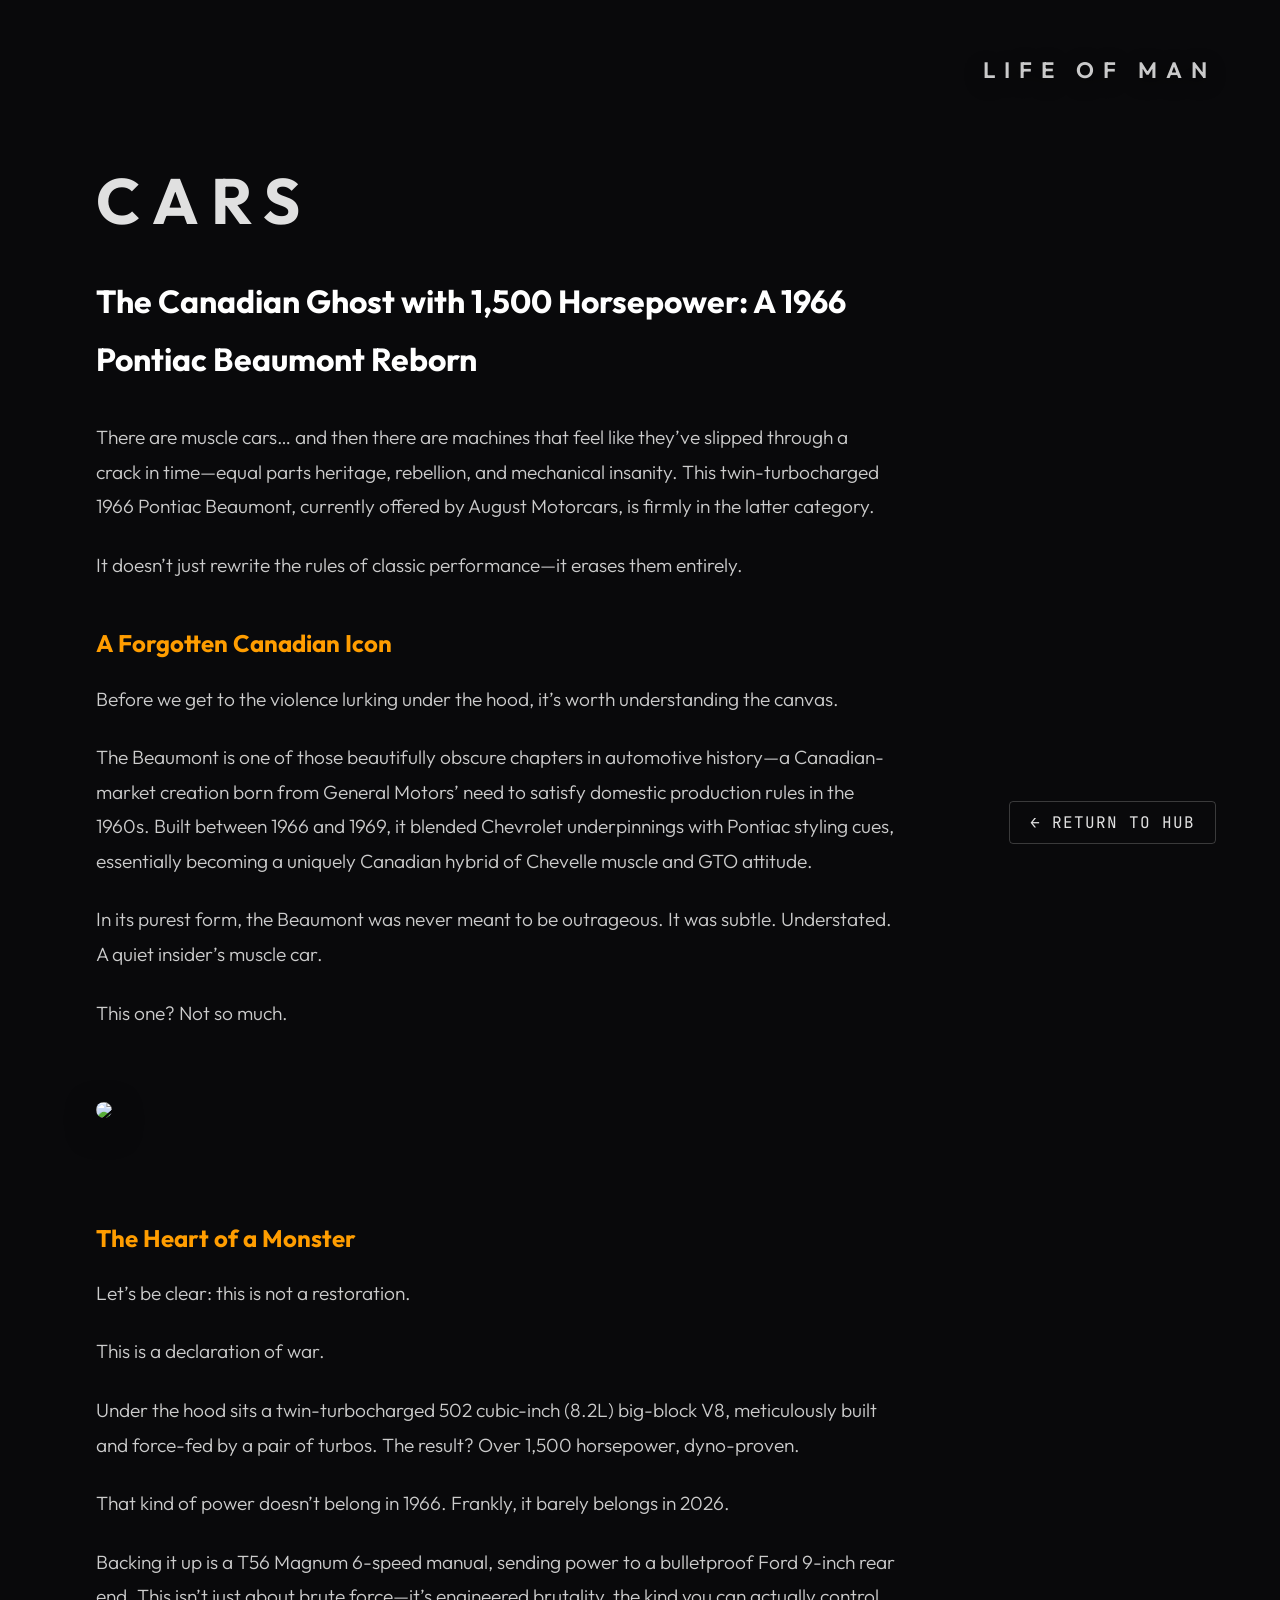
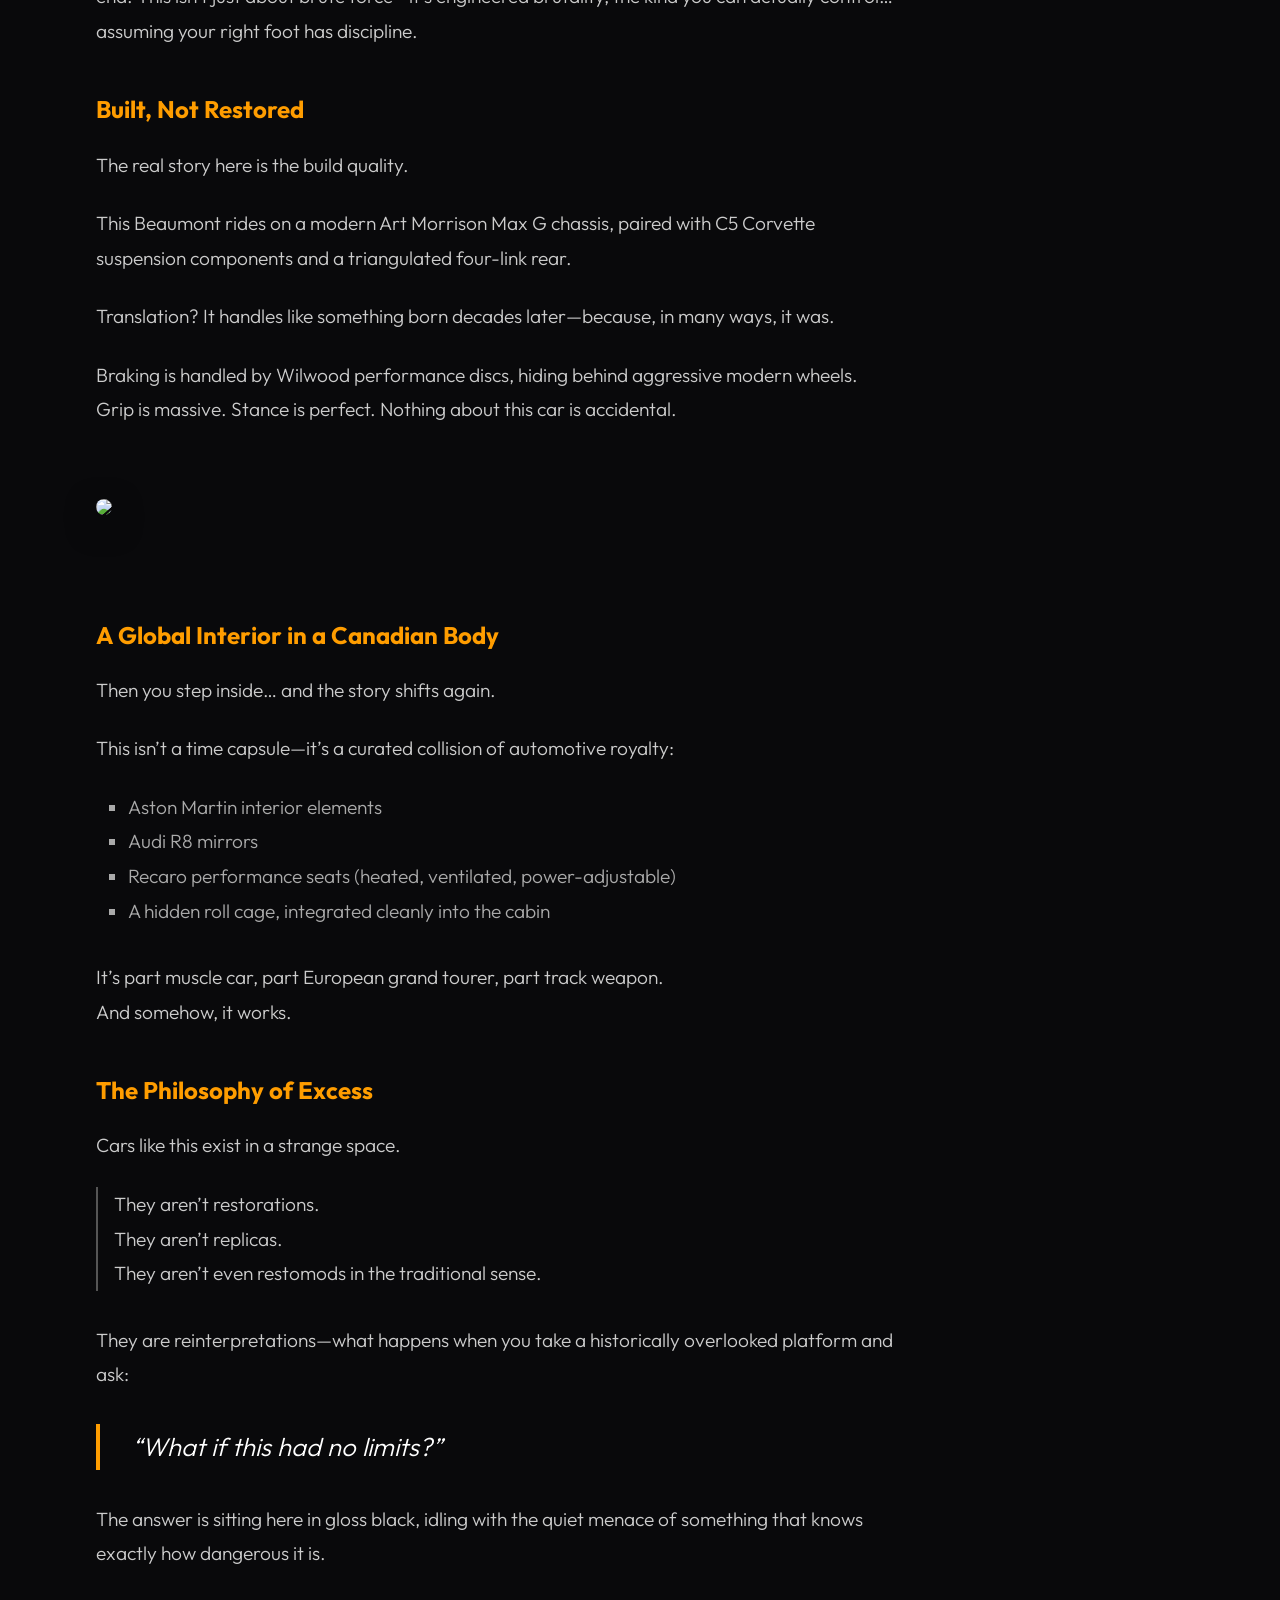
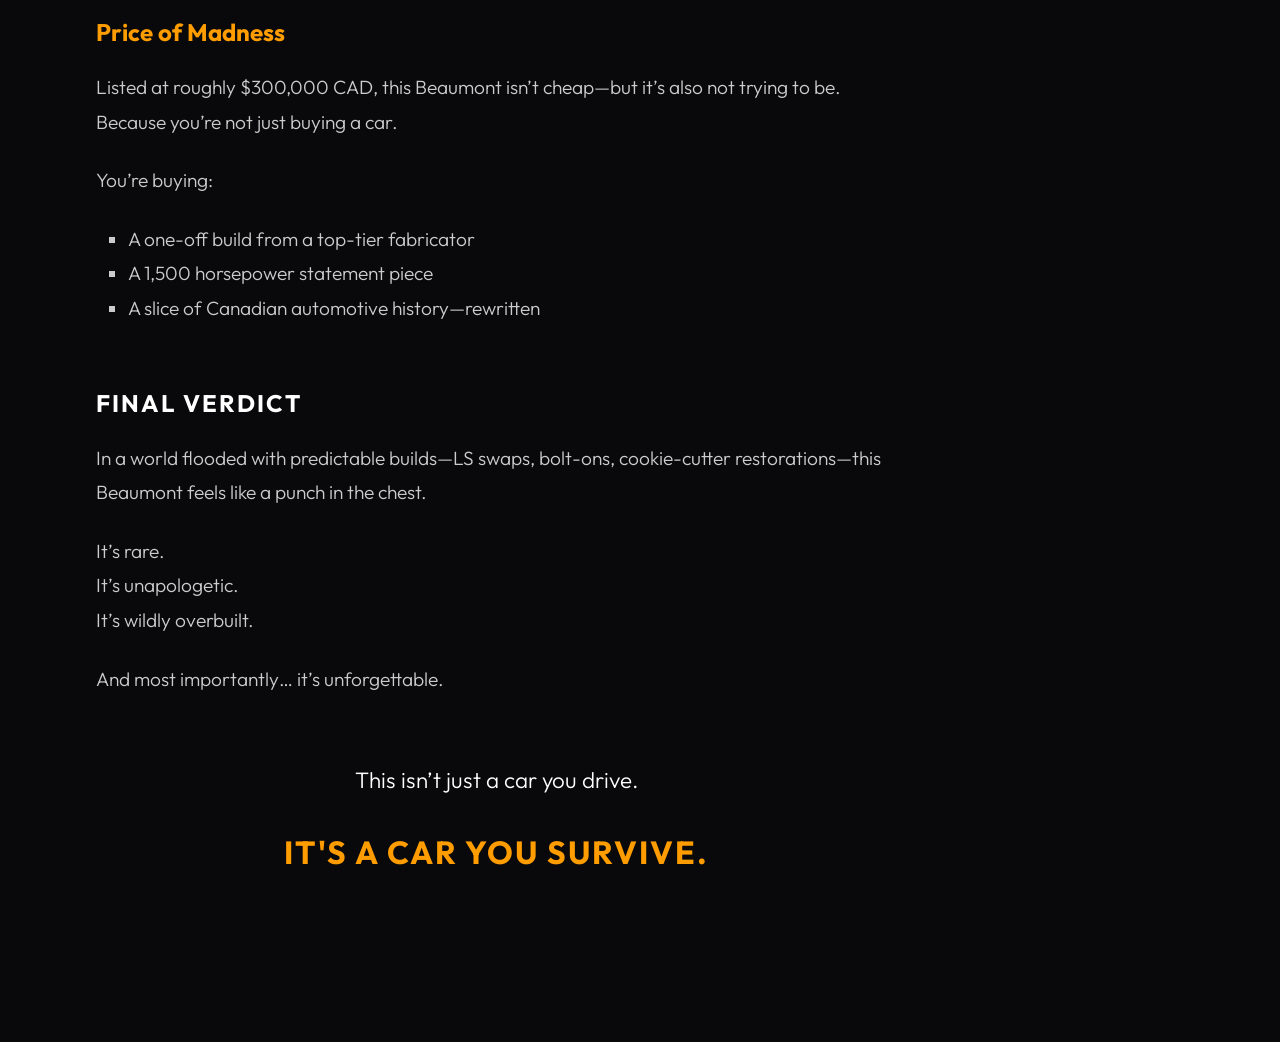
==== cars.html @ afd2cd89 "Add files via upload" ====
<!DOCTYPE html>
<html lang="en">

<head>
    <meta charset="UTF-8">
    <meta name="viewport" content="width=device-width, initial-scale=1.0">
    <title>Life of Man - Cars</title>
    <link rel="stylesheet" href="styles.css">
    <link
        href="https://fonts.googleapis.com/css2?family=JetBrains+Mono:wght@300;400;700&family=Outfit:wght@300;600&display=swap"
        rel="stylesheet">
    <style>
        body {
            overflow-y: auto;
            height: auto;
            background-image: url('assets/cars_bg.png');
            background-size: cover;
            background-position: center;
            background-attachment: fixed;
            cursor: auto;
        }

        .subpage-container {
            background: rgba(10, 10, 12, 0.85);
            min-height: 100vh;
            padding: 6rem;
            backdrop-filter: blur(10px);
        }

        .back-btn {
            position: fixed;
            bottom: 3.5rem;
            right: 4rem;
            color: var(--text-main);
            font-family: 'JetBrains Mono', monospace;
            text-decoration: none;
            border: 1px solid rgba(255, 255, 255, 0.2);
            padding: 10px 20px;
            border-radius: 4px;
            transition: 0.3s;
            z-index: 100;
            letter-spacing: 1px;
        }

        .back-btn:hover {
            background: rgba(255, 255, 255, 0.1);
            border-color: #fff;
            transform: scale(1.05);
        }

        .subpage-title {
            font-size: 4rem;
            letter-spacing: 0.2em;
            text-transform: uppercase;
            margin-bottom: 2rem;
            margin-top: 4rem;
        }

        .subpage-content {
            max-width: 800px;
            font-size: 1.2rem;
            line-height: 1.8;
            color: #ccc;
            font-weight: 300;
        }

        .subpage-content p {
            margin-bottom: 1.5rem;
        }
    </style>
</head>

<body>
    <a href="index.html" class="back-btn">← RETURN TO HUB</a>
    <h1 class="magazine-title" style="top: 3.5rem; right: 4rem;">LIFE OF MAN</h1>

    <div class="subpage-container">
        <h1 class="subpage-title">CARS</h1>
        <div class="subpage-content">
            <h2 style="font-size: 2rem; color: #fff; margin-bottom: 2rem; font-family: 'Outfit', sans-serif;">The
                Canadian Ghost with 1,500 Horsepower: A 1966 Pontiac Beaumont Reborn</h2>

            <p>There are muscle cars… and then there are machines that feel like they’ve slipped through a crack in
                time—equal parts heritage, rebellion, and mechanical insanity. This twin-turbocharged 1966 Pontiac
                Beaumont, currently offered by August Motorcars, is firmly in the latter category.</p>

            <p>It doesn’t just rewrite the rules of classic performance—it erases them entirely.</p>

            <h3 style="font-size: 1.5rem; color: var(--accent-amber); margin-top: 2.5rem; margin-bottom: 1rem;">A
                Forgotten Canadian Icon</h3>

            <p>Before we get to the violence lurking under the hood, it’s worth understanding the canvas.</p>

            <p>The Beaumont is one of those beautifully obscure chapters in automotive history—a Canadian-market
                creation born from General Motors’ need to satisfy domestic production rules in the 1960s. Built between
                1966 and 1969, it blended Chevrolet underpinnings with Pontiac styling cues, essentially becoming a
                uniquely Canadian hybrid of Chevelle muscle and GTO attitude.</p>

            <p>In its purest form, the Beaumont was never meant to be outrageous. It was subtle. Understated. A quiet
                insider’s muscle car.</p>

            <p>This one? Not so much.</p>

            <!-- Embedded Photo 1 -->
            <img src="assets/car1.png" style="width: 100%; border-radius: 8px; margin: 3rem 0; box-shadow: 0 10px 30px rgba(0,0,0,0.5);">

            <h3 style="font-size: 1.5rem; color: var(--accent-amber); margin-top: 2.5rem; margin-bottom: 1rem;">The
                Heart of a Monster</h3>

            <p>Let’s be clear: this is not a restoration.</p>
            <p>This is a declaration of war.</p>

            <p>Under the hood sits a twin-turbocharged 502 cubic-inch (8.2L) big-block V8, meticulously built and
                force-fed by a pair of turbos. The result? Over 1,500 horsepower, dyno-proven.</p>

            <p>That kind of power doesn’t belong in 1966. Frankly, it barely belongs in 2026.</p>

            <p>Backing it up is a T56 Magnum 6-speed manual, sending power to a bulletproof Ford 9-inch rear end. This
                isn’t just about brute force—it’s engineered brutality, the kind you can actually control… assuming your
                right foot has discipline.</p>

            <h3 style="font-size: 1.5rem; color: var(--accent-amber); margin-top: 2.5rem; margin-bottom: 1rem;">Built,
                Not Restored</h3>

            <p>The real story here is the build quality.</p>
            <p>This Beaumont rides on a modern Art Morrison Max G chassis, paired with C5 Corvette suspension components
                and a triangulated four-link rear.</p>

            <p>Translation? It handles like something born decades later—because, in many ways, it was.</p>

            <p>Braking is handled by Wilwood performance discs, hiding behind aggressive modern wheels. Grip is massive.
                Stance is perfect. Nothing about this car is accidental.</p>


            <!-- Embedded Photo 2 -->
            <img src="assets/car2.png" style="width: 100%; border-radius: 8px; margin: 3rem 0; box-shadow: 0 10px 30px rgba(0,0,0,0.5);">

            <h3 style="font-size: 1.5rem; color: var(--accent-amber); margin-top: 2.5rem; margin-bottom: 1rem;">A Global
                Interior in a Canadian Body</h3>

            <p>Then you step inside… and the story shifts again.</p>
            <p>This isn’t a time capsule—it’s a curated collision of automotive royalty:</p>

            <ul style="margin-left: 2rem; margin-bottom: 2rem; list-style-type: square; color: #aaa;">
                <li>Aston Martin interior elements</li>
                <li>Audi R8 mirrors</li>
                <li>Recaro performance seats (heated, ventilated, power-adjustable)</li>
                <li>A hidden roll cage, integrated cleanly into the cabin</li>
            </ul>

            <p>It’s part muscle car, part European grand tourer, part track weapon.<br>And somehow, it works.</p>

            <h3 style="font-size: 1.5rem; color: var(--accent-amber); margin-top: 2.5rem; margin-bottom: 1rem;">The
                Philosophy of Excess</h3>

            <p>Cars like this exist in a strange space.</p>
            <ul style="list-style: none; margin-bottom: 2rem; padding-left: 1rem; border-left: 2px solid #555;">
                <li>They aren’t restorations.</li>
                <li>They aren’t replicas.</li>
                <li>They aren’t even restomods in the traditional sense.</li>
            </ul>

            <p>They are reinterpretations—what happens when you take a historically overlooked platform and ask:</p>

            <blockquote
                style="font-size: 1.6rem; font-style: italic; color: #fff; margin: 2rem 0; padding-left: 2rem; border-left: 4px solid var(--accent-amber);">
                “What if this had no limits?”</blockquote>

            <p>The answer is sitting here in gloss black, idling with the quiet menace of something that knows exactly
                how dangerous it is.</p>

            <h3 style="font-size: 1.5rem; color: var(--accent-amber); margin-top: 2.5rem; margin-bottom: 1rem;">Price of
                Madness</h3>

            <p>Listed at roughly $300,000 CAD, this Beaumont isn’t cheap—but it’s also not trying to be.<br>Because
                you’re not just buying a car.</p>

            <p>You’re buying:</p>
            <ul style="margin-left: 2rem; margin-bottom: 2rem; list-style-type: square; color: #ccc;">
                <li>A one-off build from a top-tier fabricator</li>
                <li>A 1,500 horsepower statement piece</li>
                <li>A slice of Canadian automotive history—rewritten</li>
            </ul>

            <h3
                style="font-size: 1.5rem; color: #fff; margin-top: 3.5rem; margin-bottom: 1rem; text-transform: uppercase; letter-spacing: 2px;">
                Final Verdict</h3>

            <p>In a world flooded with predictable builds—LS swaps, bolt-ons, cookie-cutter restorations—this Beaumont
                feels like a punch in the chest.</p>

            <p>It’s rare.<br>It’s unapologetic.<br>It’s wildly overbuilt.</p>

            <p>And most importantly… it’s unforgettable.</p>

            <p style="font-size: 1.4rem; color: #fff; margin-top: 4rem; text-align: center;">This isn’t just a car you
                drive.</p>
            <p
                style="font-size: 2rem; font-weight: 700; color: var(--accent-amber); text-align: center; letter-spacing: 2px; margin-bottom: 4rem;">
                IT'S A CAR YOU SURVIVE.</p>
        </div>
    </div>
</body>

</html>
---- styles.css ----
:root {
    --bg-dark: #0a0a0c;
    --accent-amber: #ff9d00;
    --text-main: #e0e0e0;
    --text-muted: #888888;
    --glass-bg: rgba(15, 15, 18, 0.65);
    --glass-border: rgba(255, 255, 255, 0.08);
}

* {
    margin: 0;
    padding: 0;
    box-sizing: border-box;
    cursor: none; /* Hide default cursor */
}

body {
    background-color: var(--bg-dark);
    color: var(--text-main);
    font-family: 'Outfit', sans-serif;
    overflow-x: hidden;
    height: 800vh; /* Dramatically increased to slow down scroll speed */
}

/* --- Global UI --- */
.magazine-title {
    position: fixed;
    top: 3.5rem;
    right: 4rem;
    font-family: 'Outfit', sans-serif;
    font-size: 1.4rem;
    font-weight: 600;
    letter-spacing: 0.4em;
    color: var(--text-main);
    z-index: 100;
    text-transform: uppercase;
    text-shadow: 0 4px 20px rgba(0,0,0,0.9);
    opacity: 0.9;
    pointer-events: none; /* so it doesn't block cursor */
}

/* --- Parallax Backgrounds --- */
.background-container {
    position: fixed;
    top: 0;
    left: 0;
    width: 100vw;
    height: 100vh;
    z-index: -1;
    overflow: hidden;
}

.bg-layer {
    position: absolute;
    top: -5%;
    left: -5%;
    width: 110%;
    height: 110%;
    background-size: cover;
    background-position: center;
    transition: transform 0.1s ease-out, filter 0.1s ease-out, opacity 0.1s ease-out;
}

.section-bg {
    position: absolute;
    top: -5%;
    left: -5%;
    width: 110%;
    height: 110%;
    background-size: cover;
    background-position: center;
    /* Hardware acceleration and smooth transitions */
    will-change: transform, filter, opacity;
    opacity: 0; 
}

#bg-fashion { background-image: url('assets/fashion_bg.png'); z-index: 1; }
#bg-cars { background-image: url('assets/cars_bg.png'); z-index: 1; }
#bg-gear { background-image: url('assets/gear_bg.png'); z-index: 1; }
#bg-health { background-image: url('assets/health_bg.png'); z-index: 1; }
#bg-woman { background-image: url('assets/woman_bg.png'); z-index: 1; }

.intro-black {
    background-color: #000;
    z-index: 4; /* On top of cars and fashion */
    opacity: 1; /* Fully opaque at start */
}

.texture-overlay {
    position: absolute;
    top: 0;
    left: 0;
    width: 100%;
    height: 100%;
    background: repeating-linear-gradient(
        transparent,
        transparent 2px,
        rgba(0,0,0,0.2) 2px,
        rgba(0,0,0,0.2) 4px
    );
    z-index: 3;
    pointer-events: none;
    mix-blend-mode: overlay;
    opacity: 0.5;
}

/* --- Main Layout --- */
.hub-interaction {
    position: fixed;
    top: 0;
    left: 0;
    width: 100vw;
    height: 100vh;
    display: flex;
    align-items: center;
    justify-content: center;
    padding: 4rem;
    gap: 6rem;
    z-index: 10;
}

/* --- The Watch Hub --- */
.watch-container {
    position: relative;
    width: 800px;
    height: 800px;
    transform: translateX(-15%); /* Pull slightly left off-center */
    display: flex;
    align-items: center;
    justify-content: center;
    transition: transform 0.3s ease;
}

.watch-casing-static {
    width: 100%;
    height: 100%;
    object-fit: contain;
    position: absolute;
    z-index: 1;
    filter: drop-shadow(0 0 40px rgba(0,0,0,0.8));
    /* Full bounds of the outer casing, static */
    clip-path: circle(48% at 50% 50%);
}

.watch-bezel {
    width: 100%;
    height: 100%;
    object-fit: contain;
    position: absolute;
    z-index: 2;
    transition: transform 0.1s linear;
    will-change: transform;
    /* Strict middle donut ring trapped between 31% and this 40% mask */
    clip-path: circle(40% at 50% 50%);
}

.watch-face-static {
    position: absolute;
    top: 0;
    left: 0;
    width: 100%;
    height: 100%;
    object-fit: contain;
    z-index: 6; /* above the bezel */
    /* Clip out the bezel to reveal only the inner watch face */
    clip-path: circle(31% at 50% 50%);
}

/* --- Live Clock Elements --- */
.live-clock {
    position: absolute;
    top: 50%;
    left: 50%;
    width: 100%;
    height: 100%;
    transform: translate(-50%, -50%);
    z-index: 7; /* Above static face */
    pointer-events: none;
}

.date-window {
    position: absolute;
    top: 49.8%;
    right: 27.5%;
    transform: translateY(-50%);
    background: transparent;
    color: var(--text-main);
    font-family: 'JetBrains Mono', monospace;
    font-size: 1.05rem;
    padding: 0;
    border: none;
    box-shadow: none;
    z-index: 7;
}

.hand {
    position: absolute;
    bottom: 50%; 
    left: 50%;
    transform-origin: bottom center;
    filter: drop-shadow(2px 5px 6px rgba(0,0,0,0.9));
    z-index: 8;
    will-change: transform;
}

.hour-hand {
    width: 14px;
    height: 20%; 
    background: linear-gradient(90deg, #1a1a1a 0%, #737373 50%, #1a1a1a 100%);
    margin-left: -7px; 
    clip-path: polygon(50% 0%, 100% 90%, 70% 100%, 30% 100%, 0% 90%);
}

.minute-hand {
    width: 10px;
    height: 29%;
    background: linear-gradient(90deg, #2a2a2a 0%, #8c8c8c 50%, #2a2a2a 100%);
    margin-left: -5px;
    clip-path: polygon(50% 0%, 100% 90%, 70% 100%, 30% 100%, 0% 90%);
}

.second-hand {
    width: 2px;
    height: 28%;
    background: var(--accent-amber);
    margin-left: -1px;
    z-index: 9;
}

.second-hand::after {
    content: '';
    position: absolute;
    top: 100%;
    left: 0;
    width: 100%;
    height: 30px;
    background: var(--accent-amber);
    border-radius: 0 0 2px 2px;
}

.center-pin {
    position: absolute;
    top: 50%;
    left: 50%;
    width: 16px;
    height: 16px;
    background: radial-gradient(circle, #f0f0f0 0%, #666 100%);
    border-radius: 50%;
    transform: translate(-50%, -50%);
    box-shadow: 0 2px 6px rgba(0,0,0,0.9);
    z-index: 10;
}

.glow-ring {
    position: absolute;
    top: 50%;
    left: 50%;
    transform: translate(-50%, -50%);
    width: 90%;
    height: 90%;
    border-radius: 50%;
    box-shadow: 0 0 40px 10px rgba(255, 157, 0, 0);
    z-index: 4;
    transition: box-shadow 0.3s ease;
}

.watch-container.active-scrub .glow-ring {
    box-shadow: 0 0 60px 15px rgba(255, 157, 0, 0.4);
}

.multi-exposure-trail {
    position: absolute;
    top: 0;
    left: 0;
    width: 100%;
    height: 100%;
    background-image: url('assets/watch_face.png');
    background-size: contain;
    background-position: center;
    background-repeat: no-repeat;
    border-radius: 50%;
    opacity: 0;
    z-index: 3;
    filter: blur(4px) brightness(1.5);
    transition: opacity 0.1s;
}

/* --- Info Panel --- */
.info-panel {
    background: var(--glass-bg);
    backdrop-filter: blur(12px);
    -webkit-backdrop-filter: blur(12px);
    border: 1px solid var(--glass-border);
    border-radius: 8px;
    padding: 2.5rem;
    max-width: 450px;
    box-shadow: 0 20px 50px rgba(0,0,0,0.5);
    z-index: 10;
    transform: translateY(0);
    transition: transform 0.3s cubic-bezier(0.2, 0.8, 0.2, 1), opacity 0.5s ease, background 0.3s ease, border-color 0.3s ease;
    pointer-events: auto;
}

.info-panel:hover {
    background: rgba(25, 25, 30, 0.8);
    border-color: rgba(255,255,255,0.3);
    transform: scale(1.02);
    box-shadow: 0 25px 60px rgba(0,0,0,0.7);
}

.technical-header {
    display: flex;
    align-items: center;
    gap: 12px;
    margin-bottom: 2rem;
    padding-bottom: 1rem;
    border-bottom: 1px solid rgba(255, 255, 255, 0.1);
}

.pulse-dot {
    width: 8px;
    height: 8px;
    background-color: var(--accent-amber);
    border-radius: 50%;
    box-shadow: 0 0 10px var(--accent-amber);
    animation: pulse 2s infinite;
}

@keyframes pulse {
    0% { transform: scale(0.95); box-shadow: 0 0 0 0 rgba(255, 157, 0, 0.7); }
    70% { transform: scale(1); box-shadow: 0 0 0 10px rgba(255, 157, 0, 0); }
    100% { transform: scale(0.95); box-shadow: 0 0 0 0 rgba(255, 157, 0, 0); }
}

.mono-text {
    font-family: 'JetBrains Mono', monospace;
    font-size: 0.85rem;
    letter-spacing: 0.1em;
    color: var(--text-muted);
}

.highlight {
    color: var(--text-main);
    font-weight: 700;
}

.story-text {
    font-size: 1.1rem;
    line-height: 1.6;
    margin-bottom: 2rem;
    color: #cccccc;
    font-weight: 300;
}

.data-points {
    display: flex;
    flex-direction: column;
    gap: 0.8rem;
    font-family: 'JetBrains Mono', monospace;
    font-size: 0.8rem;
}

.data-row {
    display: flex;
    justify-content: space-between;
    border-bottom: 1px solid rgba(255,255,255,0.05);
    padding-bottom: 0.4rem;
}

.data-label { color: var(--text-muted); text-transform: uppercase; }
.data-value { color: var(--accent-amber); text-align: right; }

/* --- Custom Cursor --- */
.caliper-cursor {
    position: fixed;
    top: 0;
    left: 0;
    width: 30px;
    height: 30px;
    border: 1px solid rgba(255,255,255,0.5);
    border-radius: 50%;
    pointer-events: none;
    z-index: 9999;
    transform: translate(-50%, -50%);
    transition: width 0.2s, height 0.2s, background-color 0.2s, border-color 0.2s;
    mix-blend-mode: difference;
}

/* Inner dot for caliper */
.caliper-cursor::after {
    content: '';
    position: absolute;
    top: 50%;
    left: 50%;
    width: 4px;
    height: 4px;
    background: white;
    border-radius: 50%;
    transform: translate(-50%, -50%);
}

.caliper-cursor.scrubbing {
    width: 60px;
    height: 60px;
    border-color: var(--accent-amber);
    background-color: rgba(255, 157, 0, 0.1);
}

.caliper-cursor.enter-mode {
    width: 70px;
    height: 70px;
    border-color: #fff;
    background-color: rgba(255, 255, 255, 0.1);
}

.caliper-cursor.enter-mode::after {
    content: "VIEW";
    font-family: 'JetBrains Mono', monospace;
    font-size: 11px;
    font-weight: 700;
    color: white;
    text-align: center;
    line-height: 70px;
    width: 100%;
    height: 100%;
    background: transparent;
    letter-spacing: 2px;
}

/* Add metal caliper visual hints */
.caliper-cursor::before {
    content: '';
    position: absolute;
    top: -10px;
    left: 50%;
    width: 2px;
    height: 10px;
    background: rgba(255,255,255,0.8);
    transform: translateX(-50%);
}

/* Responsive */
@media (max-width: 1024px) {
    .hub-interaction { flex-direction: column; padding: 2rem; gap: 2rem; }
    .watch-container { width: 400px; height: 400px; }
}
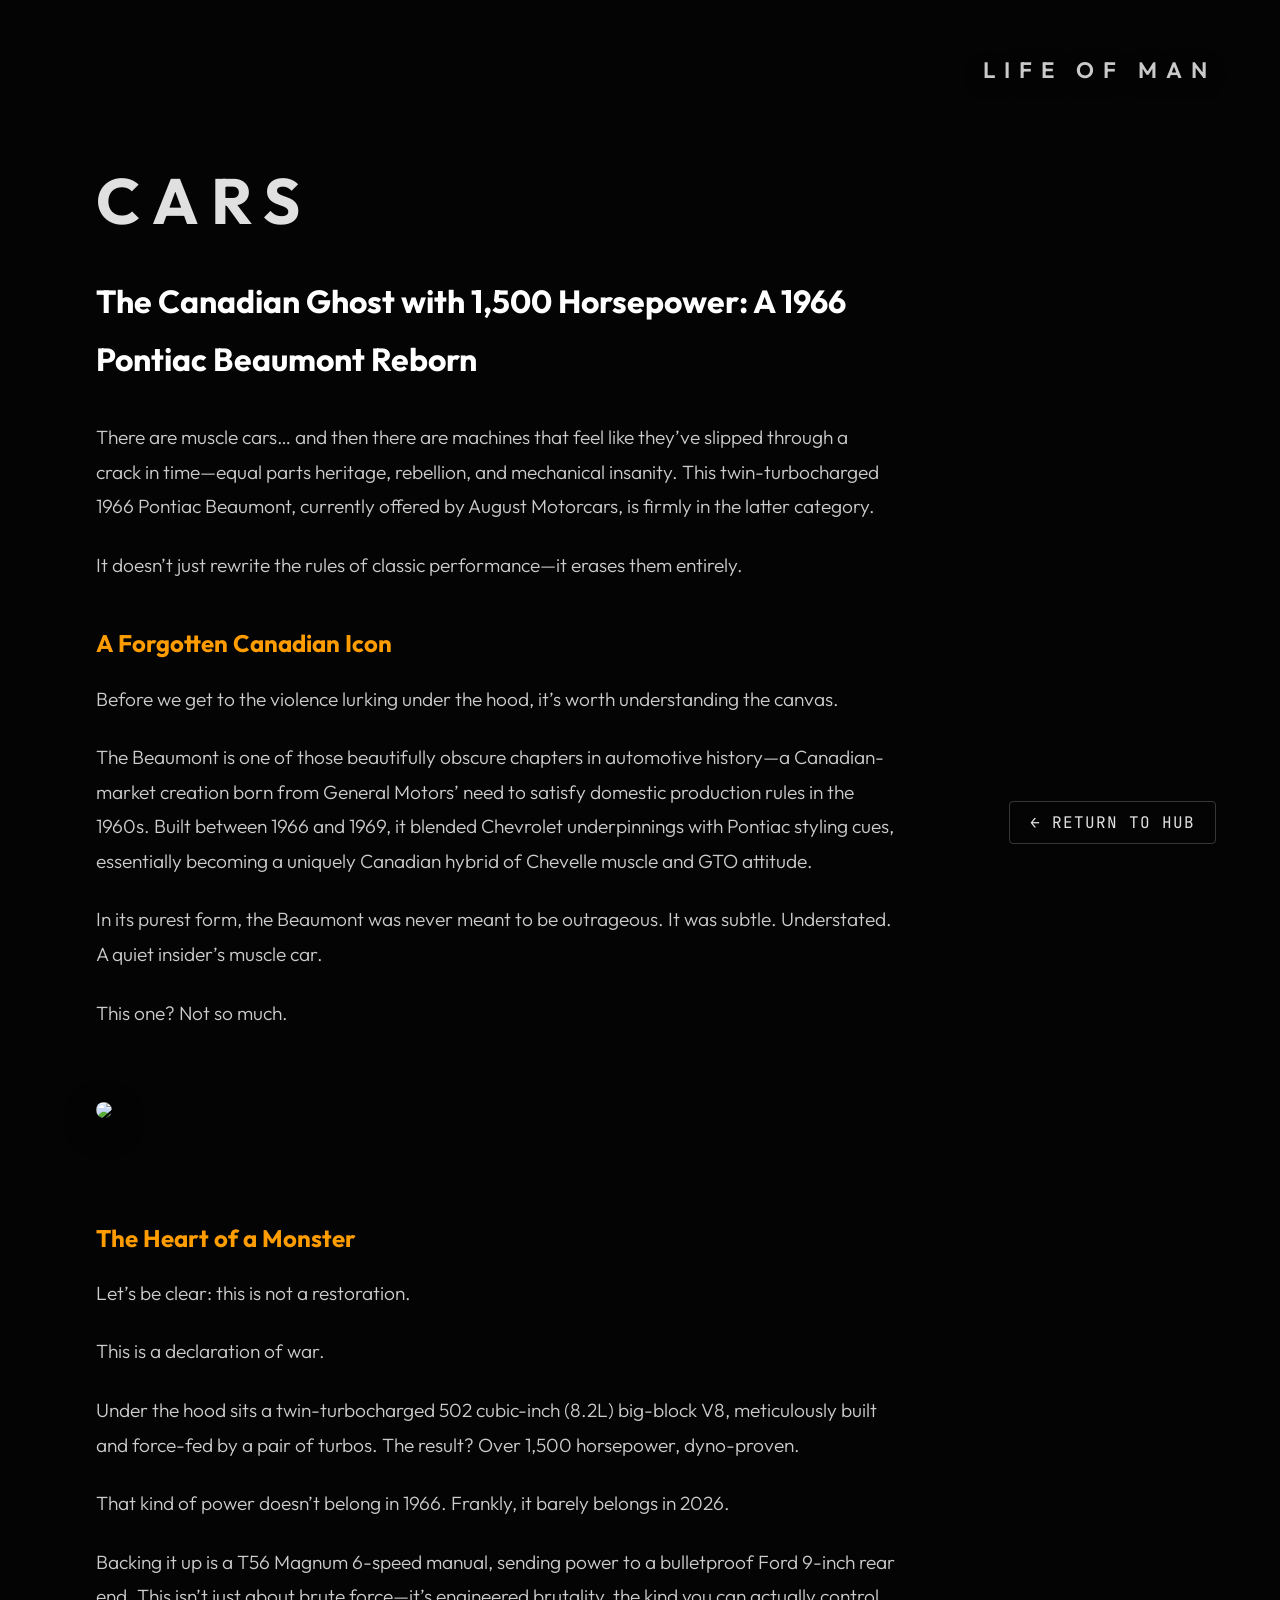
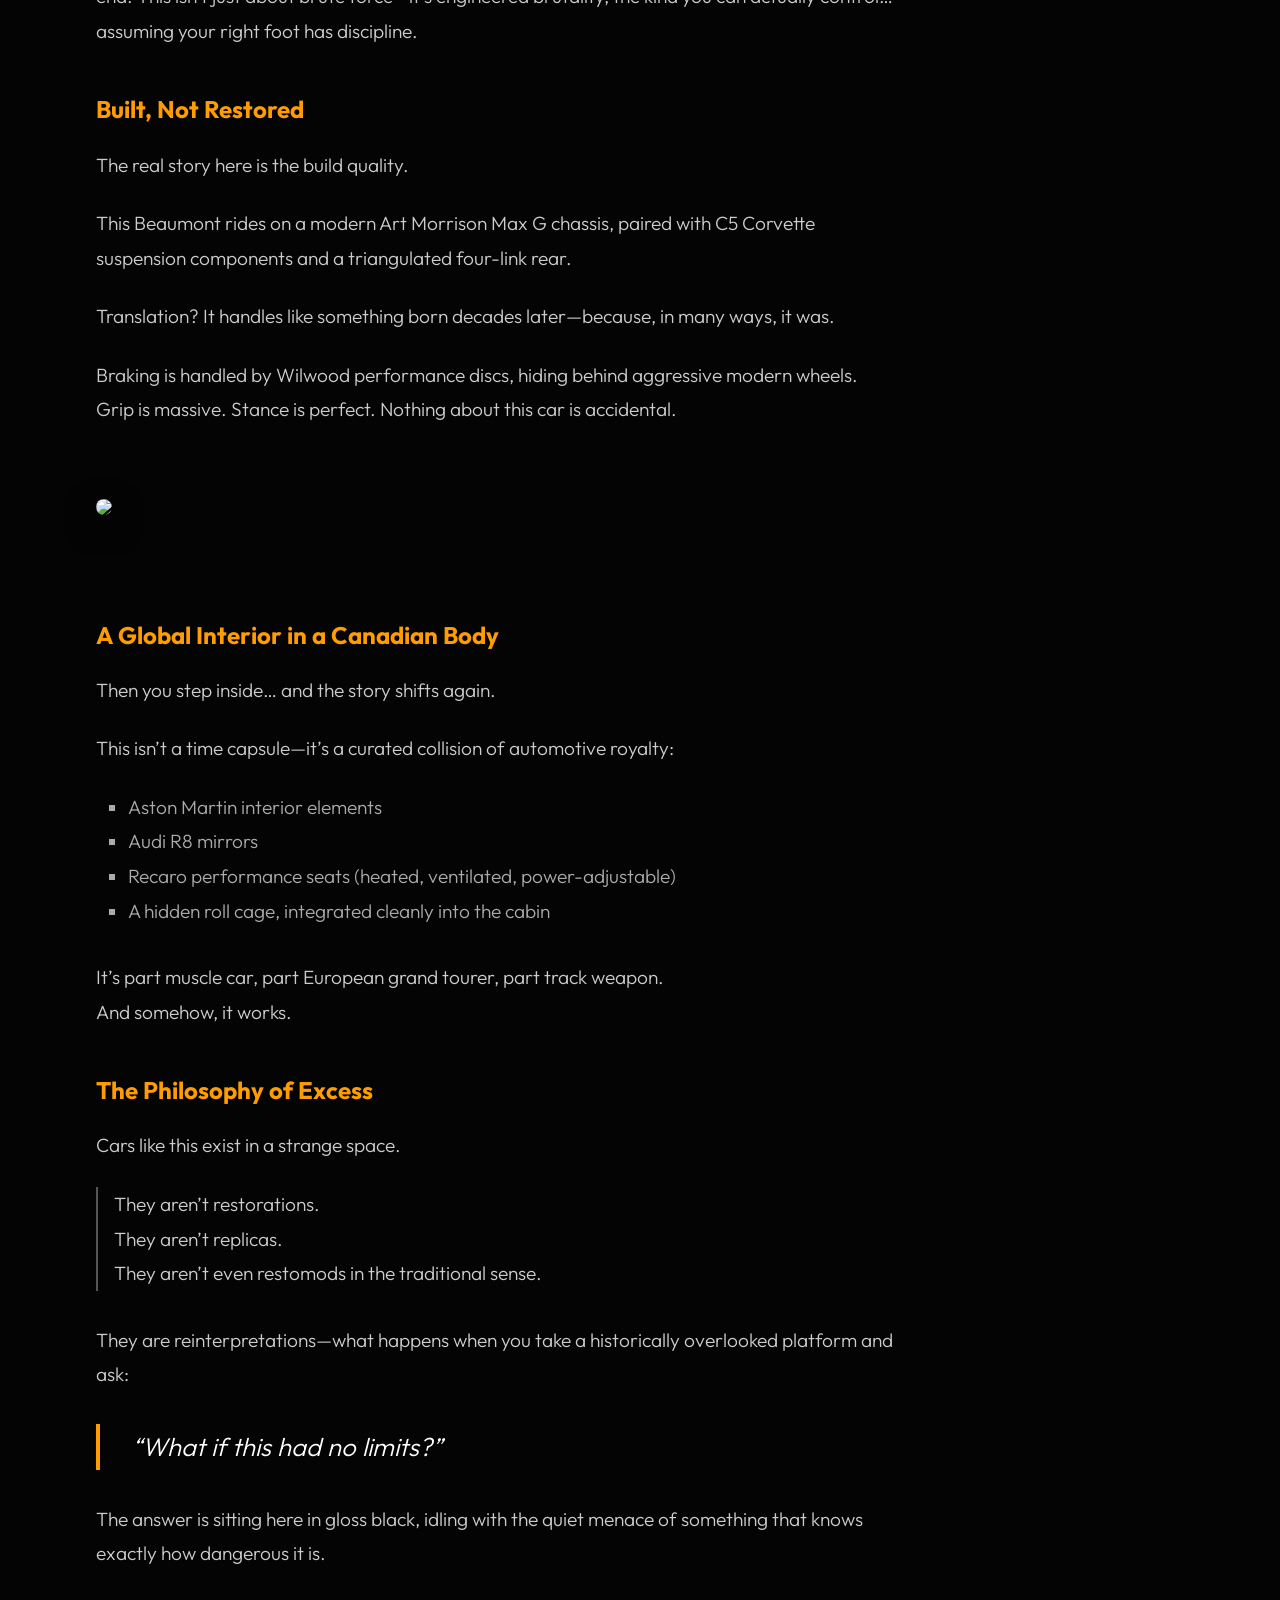
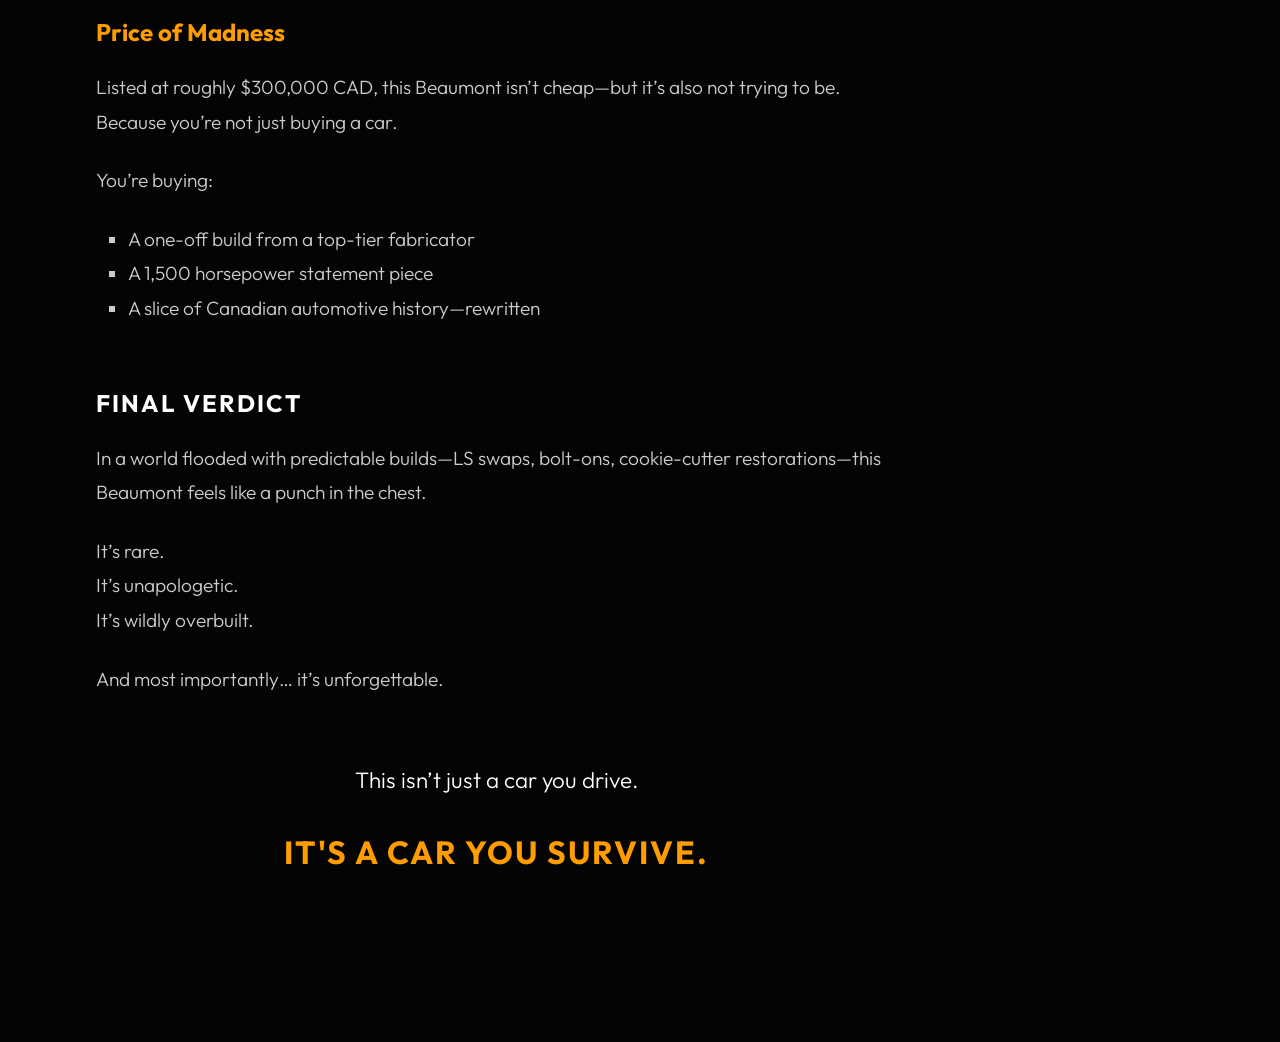
==== commit e7eaec5c: "Update cars.html" ====
--- a/cars.html
+++ b/cars.html
@@ -13,15 +13,27 @@
         body {
             overflow-y: auto;
             height: auto;
-            background-image: url('assets/cars_bg.png');
+            background-color: #000;
+            cursor: auto;
+        }
+
+        body::before {
+            content: '';
+            position: fixed;
+            top: 0;
+            left: 0;
+            width: 100%;
+            height: 100%;
+            background-image: url('assets/car4.png');
             background-size: cover;
             background-position: center;
-            background-attachment: fixed;
-            cursor: auto;
+            opacity: 0.05;
+            z-index: -1;
+            pointer-events: none;
         }
 
         .subpage-container {
-            background: rgba(10, 10, 12, 0.85);
+            background: rgba(10, 10, 12, 0.4); /* Lowered container backdrop opacity slightly so the 5% background shows through better */
             min-height: 100vh;
             padding: 6rem;
             backdrop-filter: blur(10px);
@@ -202,4 +214,4 @@
     </div>
 </body>
 
-</html>+</html>
--- a/styles.css
+++ b/styles.css
@@ -439,8 +439,104 @@
     transform: translateX(-50%);
 }
 
-/* Responsive */
+/* --- Responsiveness & Mobile Optimization --- */
+
+/* Tablet & Smaller Laptops */
 @media (max-width: 1024px) {
-    .hub-interaction { flex-direction: column; padding: 2rem; gap: 2rem; }
-    .watch-container { width: 400px; height: 400px; }
-}
+    .hub-interaction {
+        flex-direction: column;
+        padding: 2rem;
+        gap: 3rem;
+        align-items: center;
+        justify-content: flex-start;
+        padding-top: 8rem; /* Clear the title */
+    }
+
+    .watch-container {
+        width: 450px;
+        height: 450px;
+        transform: translateX(0); /* Re-center perfectly */
+    }
+
+    .info-panel {
+        max-width: 600px;
+        width: 100%;
+        padding: 2rem;
+    }
+
+    .magazine-title {
+        font-size: 1rem;
+        top: 2rem;
+        right: 2rem;
+    }
+}
+
+/* Mobile Devices */
+@media (max-width: 768px) {
+    .watch-container {
+        width: 320px;
+        height: 320px;
+    }
+
+    .info-panel {
+        padding: 1.5rem;
+    }
+
+    .technical-header p {
+        font-size: 0.85rem;
+    }
+    
+    .story-text {
+        font-size: 0.95rem;
+    }
+
+    .data-label, .data-value {
+        font-size: 0.85rem;
+    }
+    
+    .live-clock .date-window {
+        font-size: 0.7rem;
+        right: 28%;
+    }
+
+    /* Subpage aggressive overrides */
+    .subpage-container {
+        padding: 2rem 1.5rem;
+        backdrop-filter: blur(35px); /* Much stronger blur for small screens */
+        background: rgba(10, 10, 12, 0.65);
+    }
+    
+    .back-btn {
+        bottom: 2rem !important; /* Forces override of inline styles if any */
+        right: 2rem !important;
+        font-size: 0.8rem !important;
+        padding: 8px 16px !important;
+    }
+
+    .subpage-title {
+        font-size: 2.2rem !important;
+        margin-top: 5rem !important;
+    }
+
+    .subpage-content {
+        font-size: 1rem !important;
+    }
+
+    .subpage-content h2 {
+        font-size: 1.5rem !important;
+    }
+    
+    .subpage-content h3 {
+        font-size: 1.25rem !important;
+    }
+}
+
+/* Hard Drop Custom Cursor on Touch Devices */
+@media (hover: none) and (pointer: coarse) {
+    .caliper-cursor {
+        display: none !important;
+    }
+    * {
+        cursor: auto !important; /* Restore standard OS touch tap behaviors */
+    }
+}
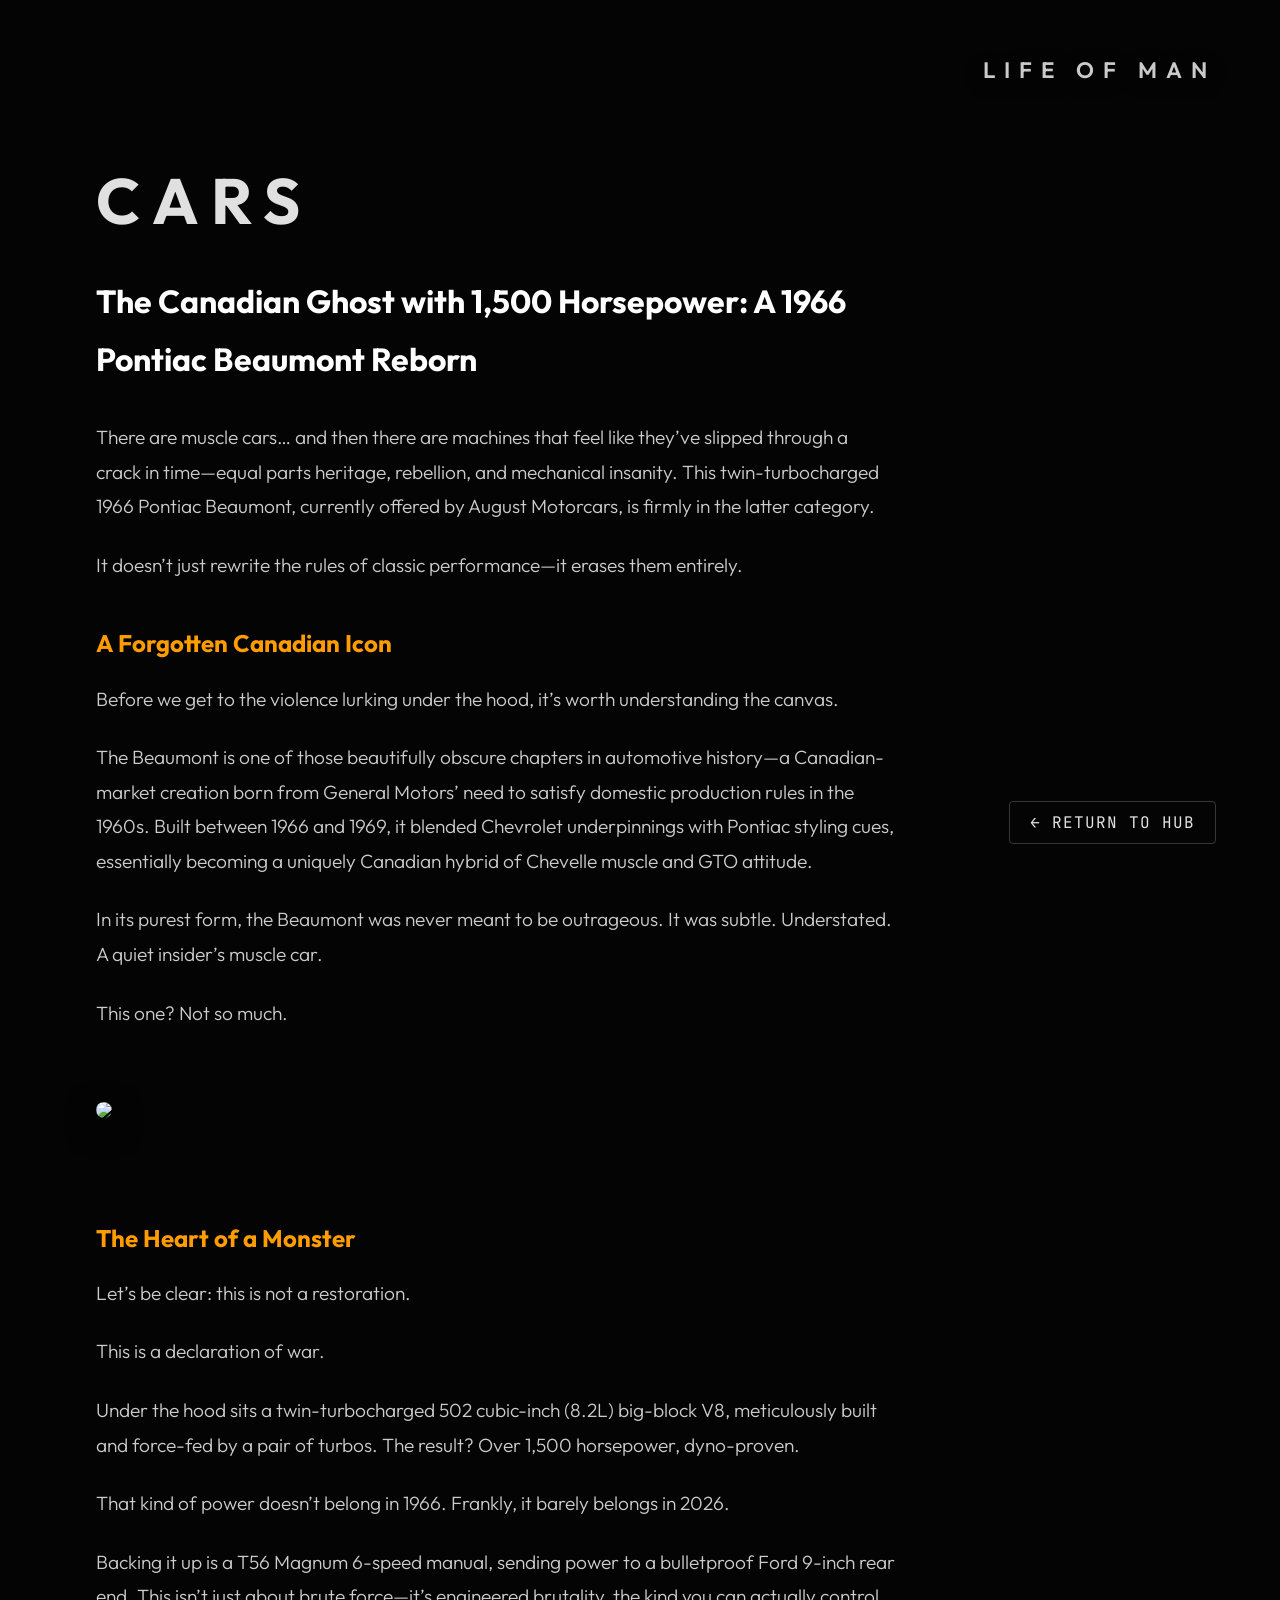
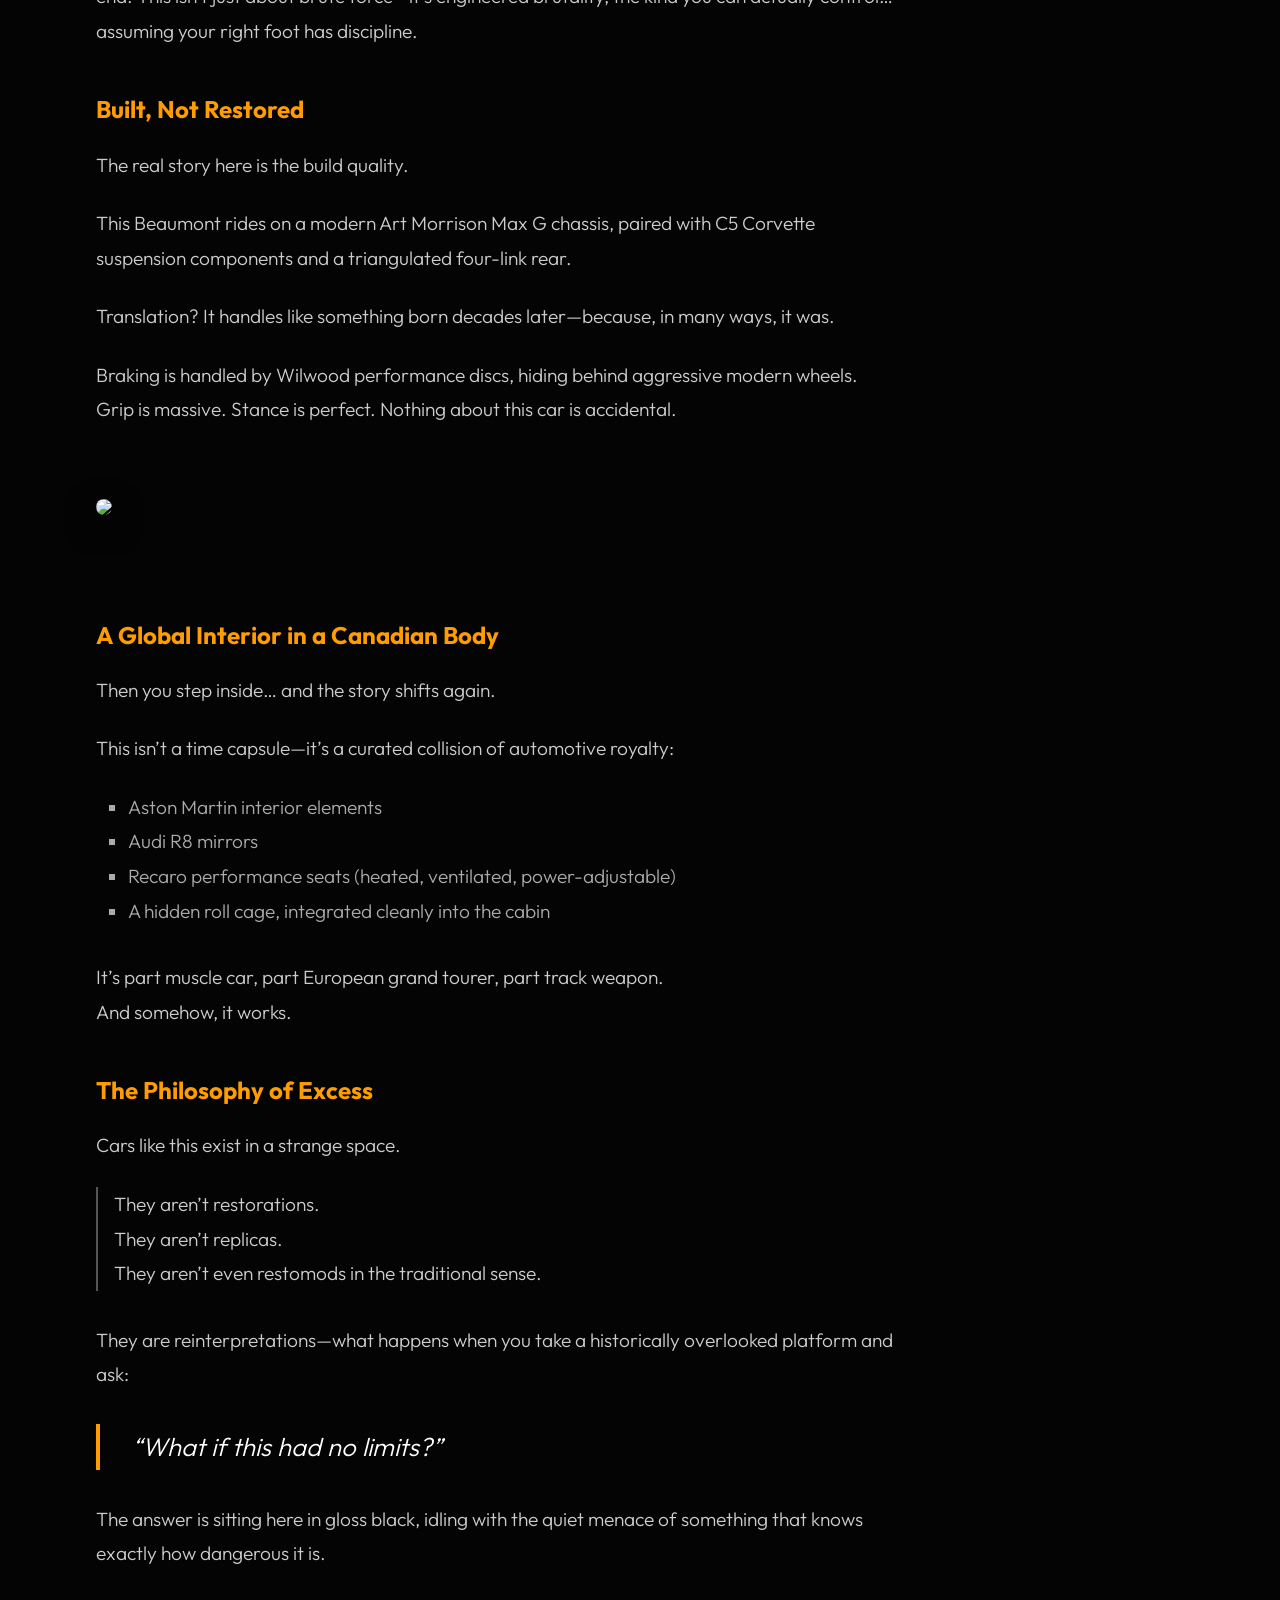
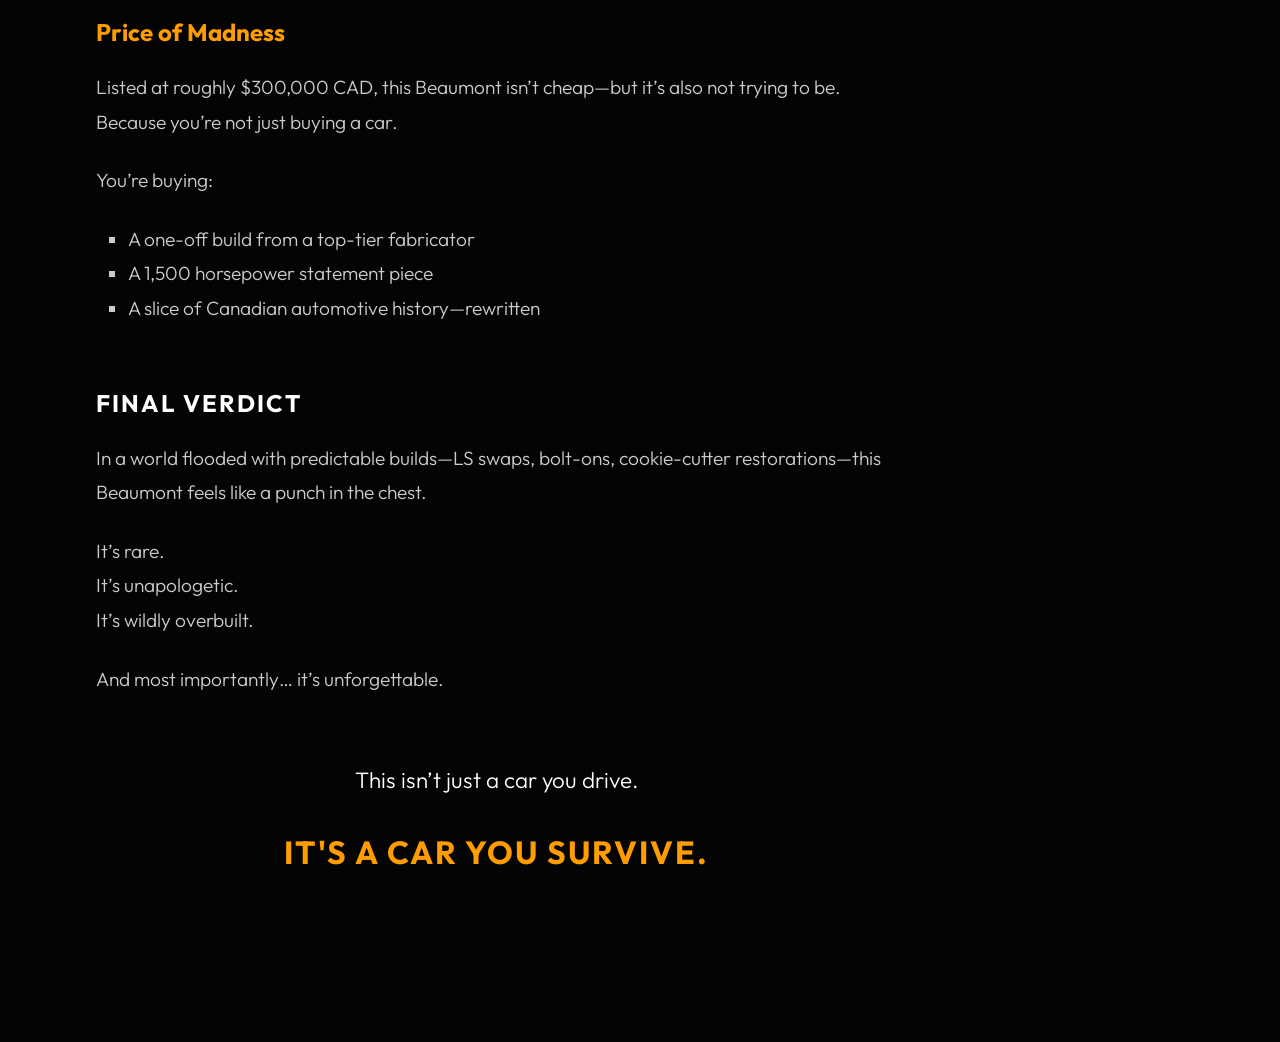
==== commit 2a0ac36e: "Update cars.html" ====
--- a/cars.html
+++ b/cars.html
@@ -27,7 +27,7 @@
             background-image: url('assets/car4.png');
             background-size: cover;
             background-position: center;
-            opacity: 0.05;
+            opacity: 0.20;
             z-index: -1;
             pointer-events: none;
         }
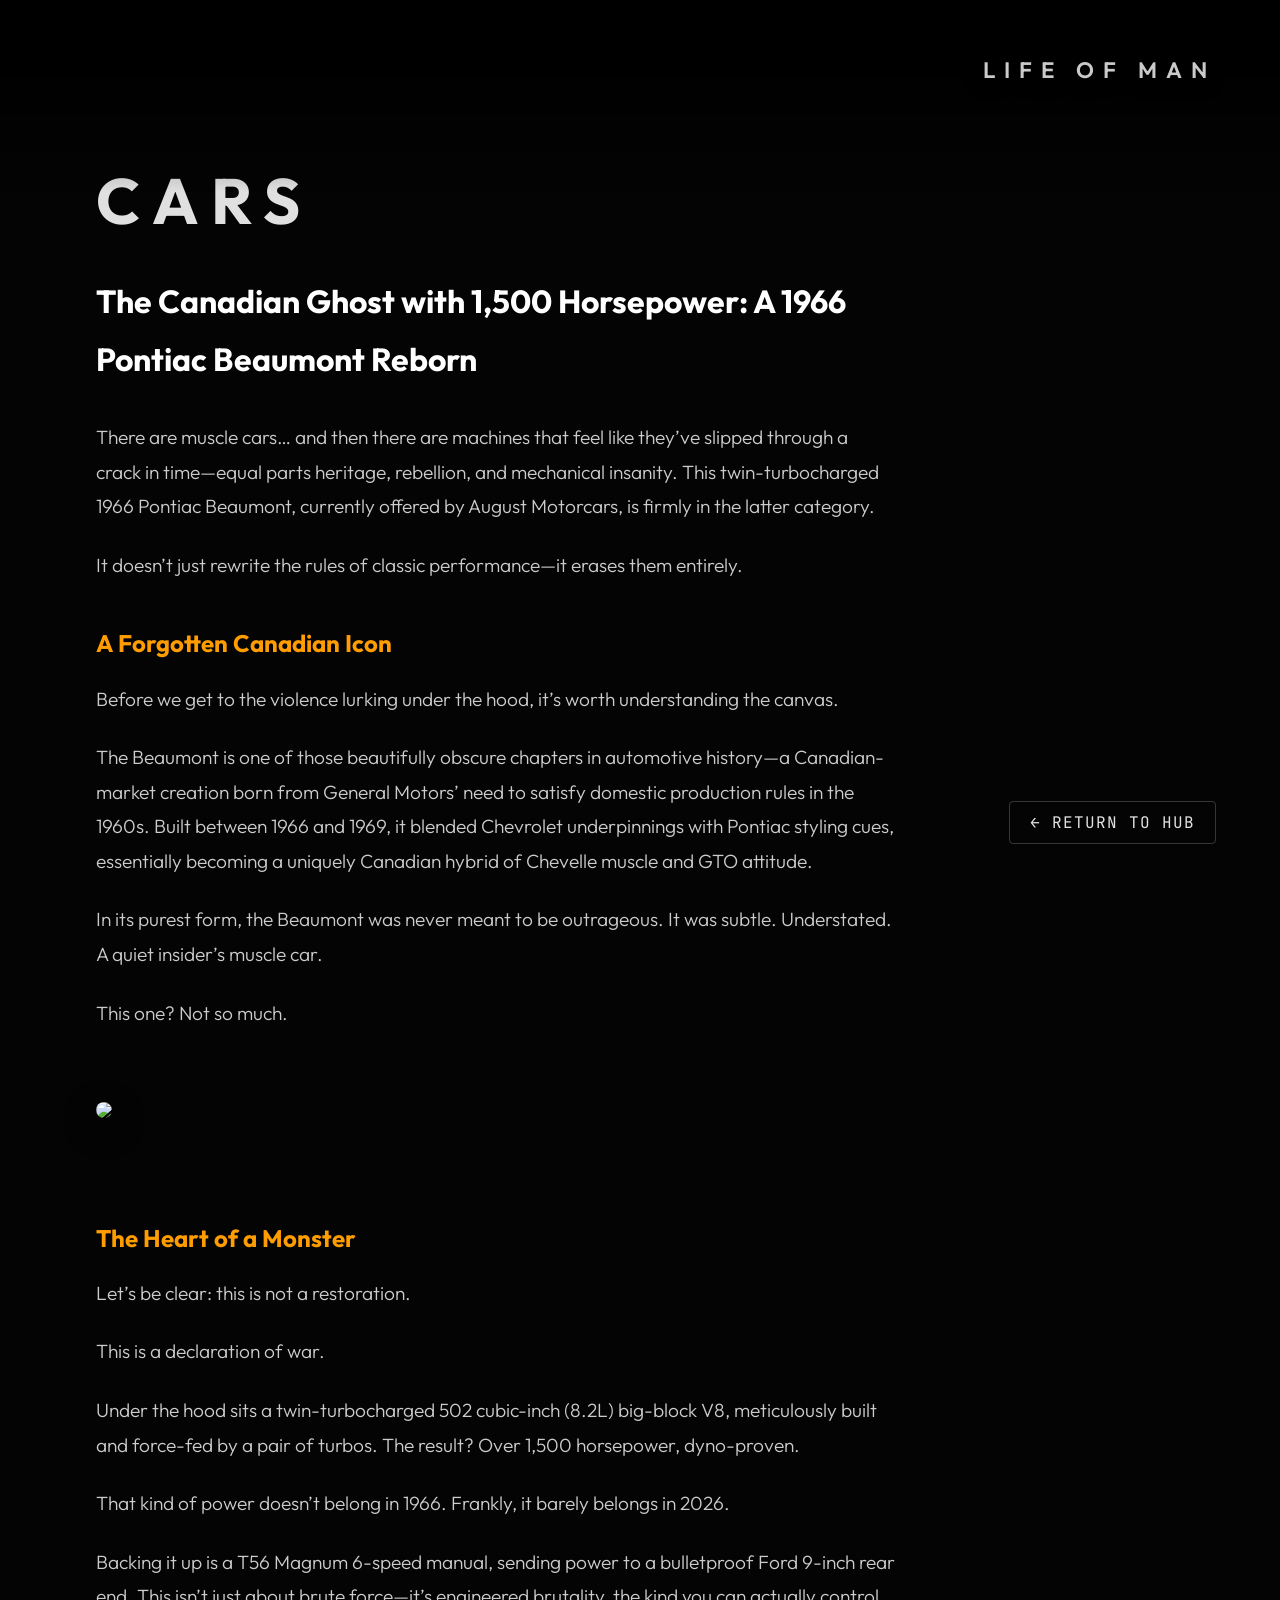
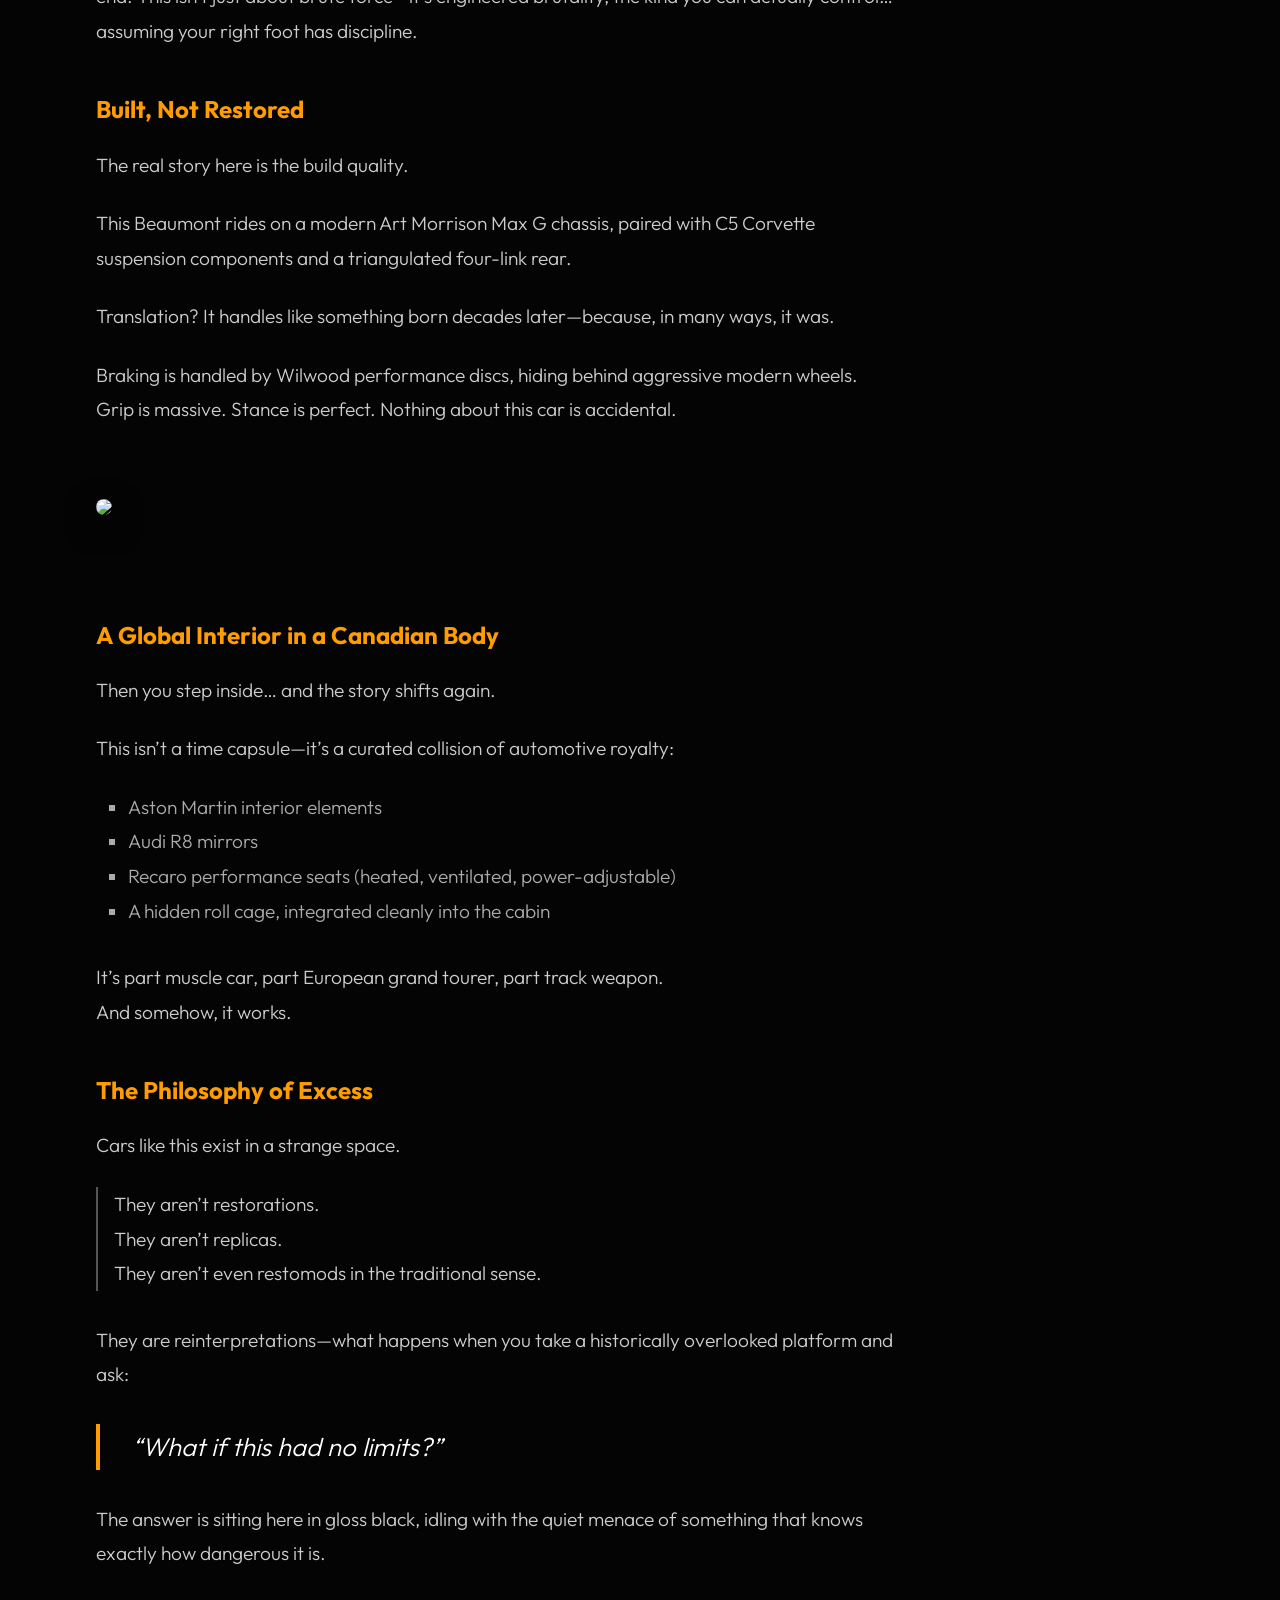
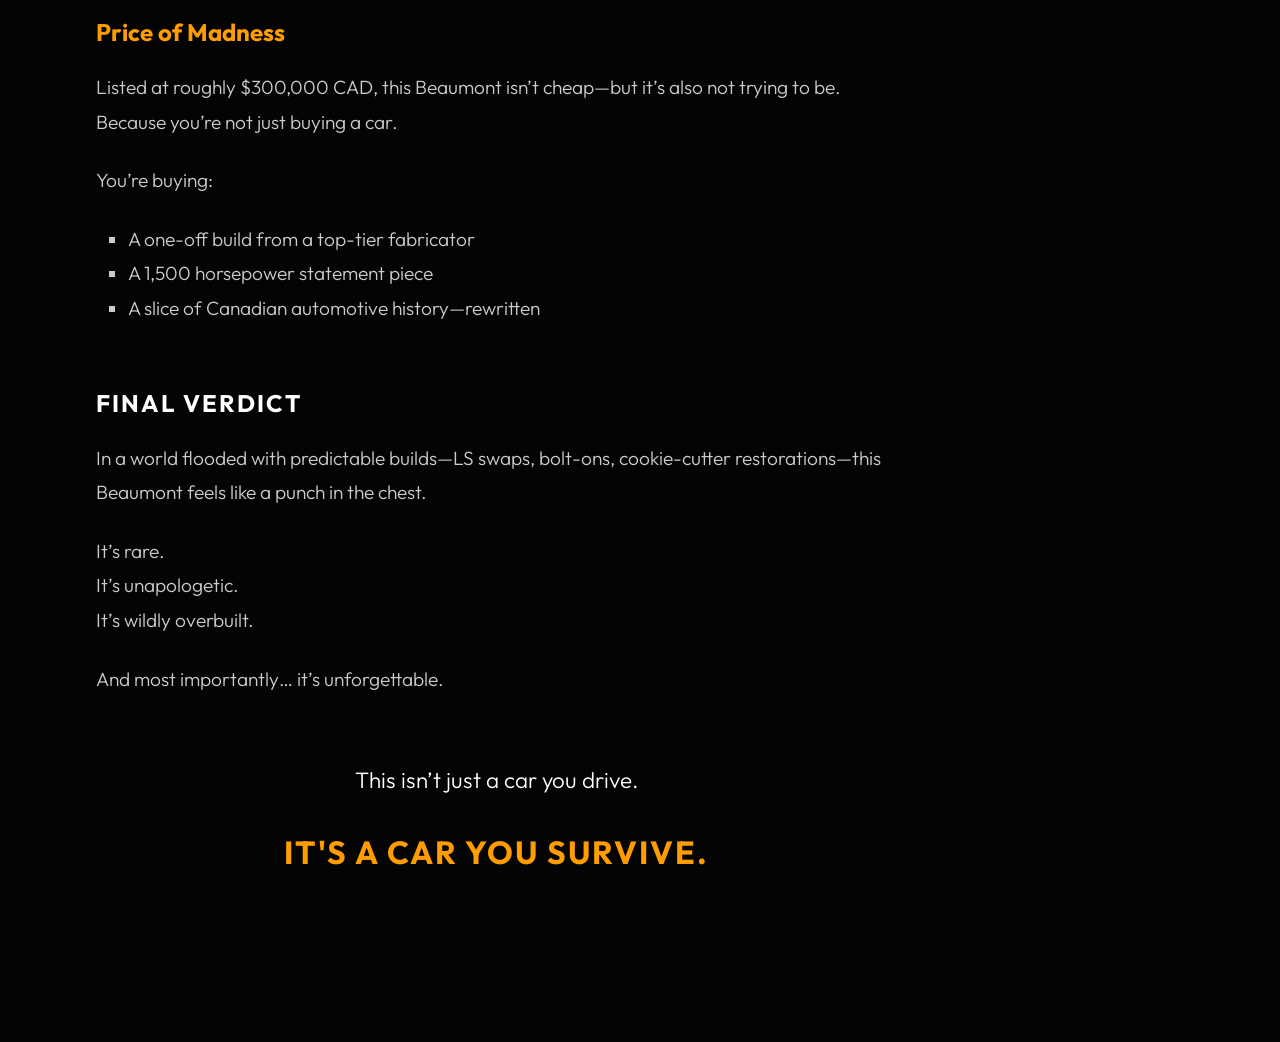
==== commit 7b42c221: "Update cars.html" ====
--- a/cars.html
+++ b/cars.html
@@ -27,7 +27,7 @@
             background-image: url('assets/car4.png');
             background-size: cover;
             background-position: center;
-            opacity: 0.20;
+            opacity: 0.05;
             z-index: -1;
             pointer-events: none;
         }
@@ -79,10 +79,19 @@
         .subpage-content p {
             margin-bottom: 1.5rem;
         }
+
+        .fade-out-header {
+            position: fixed;
+            top: 0; left: 0; width: 100%; height: 12rem;
+            background: linear-gradient(to bottom, #000 20%, transparent);
+            z-index: 50;
+            pointer-events: none;
+        }
     </style>
 </head>
 
 <body>
+    <div class="fade-out-header"></div>
     <a href="index.html" class="back-btn">← RETURN TO HUB</a>
     <h1 class="magazine-title" style="top: 3.5rem; right: 4rem;">LIFE OF MAN</h1>
 
--- a/styles.css
+++ b/styles.css
@@ -104,6 +104,20 @@
     opacity: 0.5;
 }
 
+.transition-glow {
+    position: absolute;
+    top: 0;
+    left: 0;
+    width: 100%;
+    height: 100%;
+    background: radial-gradient(circle at center, rgba(255, 157, 0, 0.4) 0%, rgba(255, 157, 0, 0) 70%);
+    opacity: 0;
+    pointer-events: none;
+    mix-blend-mode: color-dodge;
+    z-index: 5; /* Above texture, below UI */
+    transition: opacity 0.1s;
+}
+
 /* --- Main Layout --- */
 .hub-interaction {
     position: fixed;
@@ -124,46 +138,24 @@
     position: relative;
     width: 800px;
     height: 800px;
-    transform: translateX(-15%); /* Pull slightly left off-center */
+    transform: translateX(-15%) scale(1); /* Pull slightly left off-center */
     display: flex;
     align-items: center;
     justify-content: center;
-    transition: transform 0.3s ease;
-}
-
-.watch-casing-static {
+    transition: transform 0.8s cubic-bezier(0.2, 0.8, 0.2, 1);
+}
+
+
+.vector-watch {
     width: 100%;
     height: 100%;
-    object-fit: contain;
     position: absolute;
     z-index: 1;
-    filter: drop-shadow(0 0 40px rgba(0,0,0,0.8));
-    /* Full bounds of the outer casing, static */
-    clip-path: circle(48% at 50% 50%);
-}
-
-.watch-bezel {
-    width: 100%;
-    height: 100%;
-    object-fit: contain;
-    position: absolute;
-    z-index: 2;
+}
+
+#watch-bezel {
     transition: transform 0.1s linear;
     will-change: transform;
-    /* Strict middle donut ring trapped between 31% and this 40% mask */
-    clip-path: circle(40% at 50% 50%);
-}
-
-.watch-face-static {
-    position: absolute;
-    top: 0;
-    left: 0;
-    width: 100%;
-    height: 100%;
-    object-fit: contain;
-    z-index: 6; /* above the bezel */
-    /* Clip out the bezel to reveal only the inner watch face */
-    clip-path: circle(31% at 50% 50%);
 }
 
 /* --- Live Clock Elements --- */
@@ -180,8 +172,8 @@
 
 .date-window {
     position: absolute;
-    top: 49.8%;
-    right: 27.5%;
+    top: 50%;
+    right: 27%;
     transform: translateY(-50%);
     background: transparent;
     color: var(--text-main);
@@ -251,38 +243,10 @@
     z-index: 10;
 }
 
-.glow-ring {
-    position: absolute;
-    top: 50%;
-    left: 50%;
-    transform: translate(-50%, -50%);
-    width: 90%;
-    height: 90%;
-    border-radius: 50%;
-    box-shadow: 0 0 40px 10px rgba(255, 157, 0, 0);
-    z-index: 4;
-    transition: box-shadow 0.3s ease;
-}
-
-.watch-container.active-scrub .glow-ring {
-    box-shadow: 0 0 60px 15px rgba(255, 157, 0, 0.4);
-}
+
 
 .multi-exposure-trail {
-    position: absolute;
-    top: 0;
-    left: 0;
-    width: 100%;
-    height: 100%;
-    background-image: url('assets/watch_face.png');
-    background-size: contain;
-    background-position: center;
-    background-repeat: no-repeat;
-    border-radius: 50%;
-    opacity: 0;
-    z-index: 3;
-    filter: blur(4px) brightness(1.5);
-    transition: opacity 0.1s;
+    display: none;
 }
 
 /* --- Info Panel --- */
@@ -294,12 +258,19 @@
     border-radius: 8px;
     padding: 2.5rem;
     max-width: 450px;
+    min-height: 290px;
+    display: flex;
+    flex-direction: column;
+    justify-content: flex-start;
     box-shadow: 0 20px 50px rgba(0,0,0,0.5);
     z-index: 10;
     transform: translateY(0);
-    transition: transform 0.3s cubic-bezier(0.2, 0.8, 0.2, 1), opacity 0.5s ease, background 0.3s ease, border-color 0.3s ease;
     pointer-events: auto;
-}
+    /* Add box-shadow to transition list so the glow animates smoothly */
+    transition: transform 0.3s cubic-bezier(0.2, 0.8, 0.2, 1), opacity 0.5s ease, background 0.3s ease, border-color 0.3s ease, box-shadow 0.2s ease-out;
+}
+
+
 
 .info-panel:hover {
     background: rgba(25, 25, 30, 0.8);
@@ -315,6 +286,19 @@
     margin-bottom: 2rem;
     padding-bottom: 1rem;
     border-bottom: 1px solid rgba(255, 255, 255, 0.1);
+    transition: opacity 1s ease;
+}
+
+.technical-header.boot-hidden {
+    opacity: 0 !important;
+}
+
+.info-panel.boot-hidden {
+    background: transparent !important;
+    backdrop-filter: none !important;
+    -webkit-backdrop-filter: none !important;
+    border-color: transparent !important;
+    box-shadow: none !important;
 }
 
 .pulse-dot {
@@ -332,11 +316,29 @@
     100% { transform: scale(0.95); box-shadow: 0 0 0 0 rgba(255, 157, 0, 0); }
 }
 
+@keyframes rhythmicFadeIn {
+    0% { opacity: 0; filter: blur(4px); transform: translateX(-10px); }
+    100% { opacity: 1; filter: blur(0px); transform: translateX(0); }
+}
+
+@keyframes mechanicalDrumSnap {
+    0% { transform: translateY(-12px); opacity: 0; filter: blur(2px); }
+    70% { transform: translateY(2px); opacity: 1; filter: blur(0px); }
+    100% { transform: translateY(0); opacity: 1; filter: blur(0px); }
+}
+
+.roll-in {
+    /* Fast, heavily eased snapping animation mimicking physical gear lock */
+    animation: mechanicalDrumSnap 0.25s cubic-bezier(0.1, 0.9, 0.2, 1) forwards;
+}
+
 .mono-text {
     font-family: 'JetBrains Mono', monospace;
     font-size: 0.85rem;
     letter-spacing: 0.1em;
     color: var(--text-muted);
+    opacity: 0;
+    animation: rhythmicFadeIn 1s cubic-bezier(0.2, 0.8, 0.2, 1) forwards;
 }
 
 .highlight {
@@ -350,8 +352,10 @@
     margin-bottom: 2rem;
     color: #cccccc;
     font-weight: 300;
-}
-
+    opacity: 0;
+    /* Delays exactly 2 seconds so it arrives in sync with the second pulse! */
+    animation: rhythmicFadeIn 1s cubic-bezier(0.2, 0.8, 0.2, 1) 2s forwards;
+}
 .data-points {
     display: flex;
     flex-direction: column;
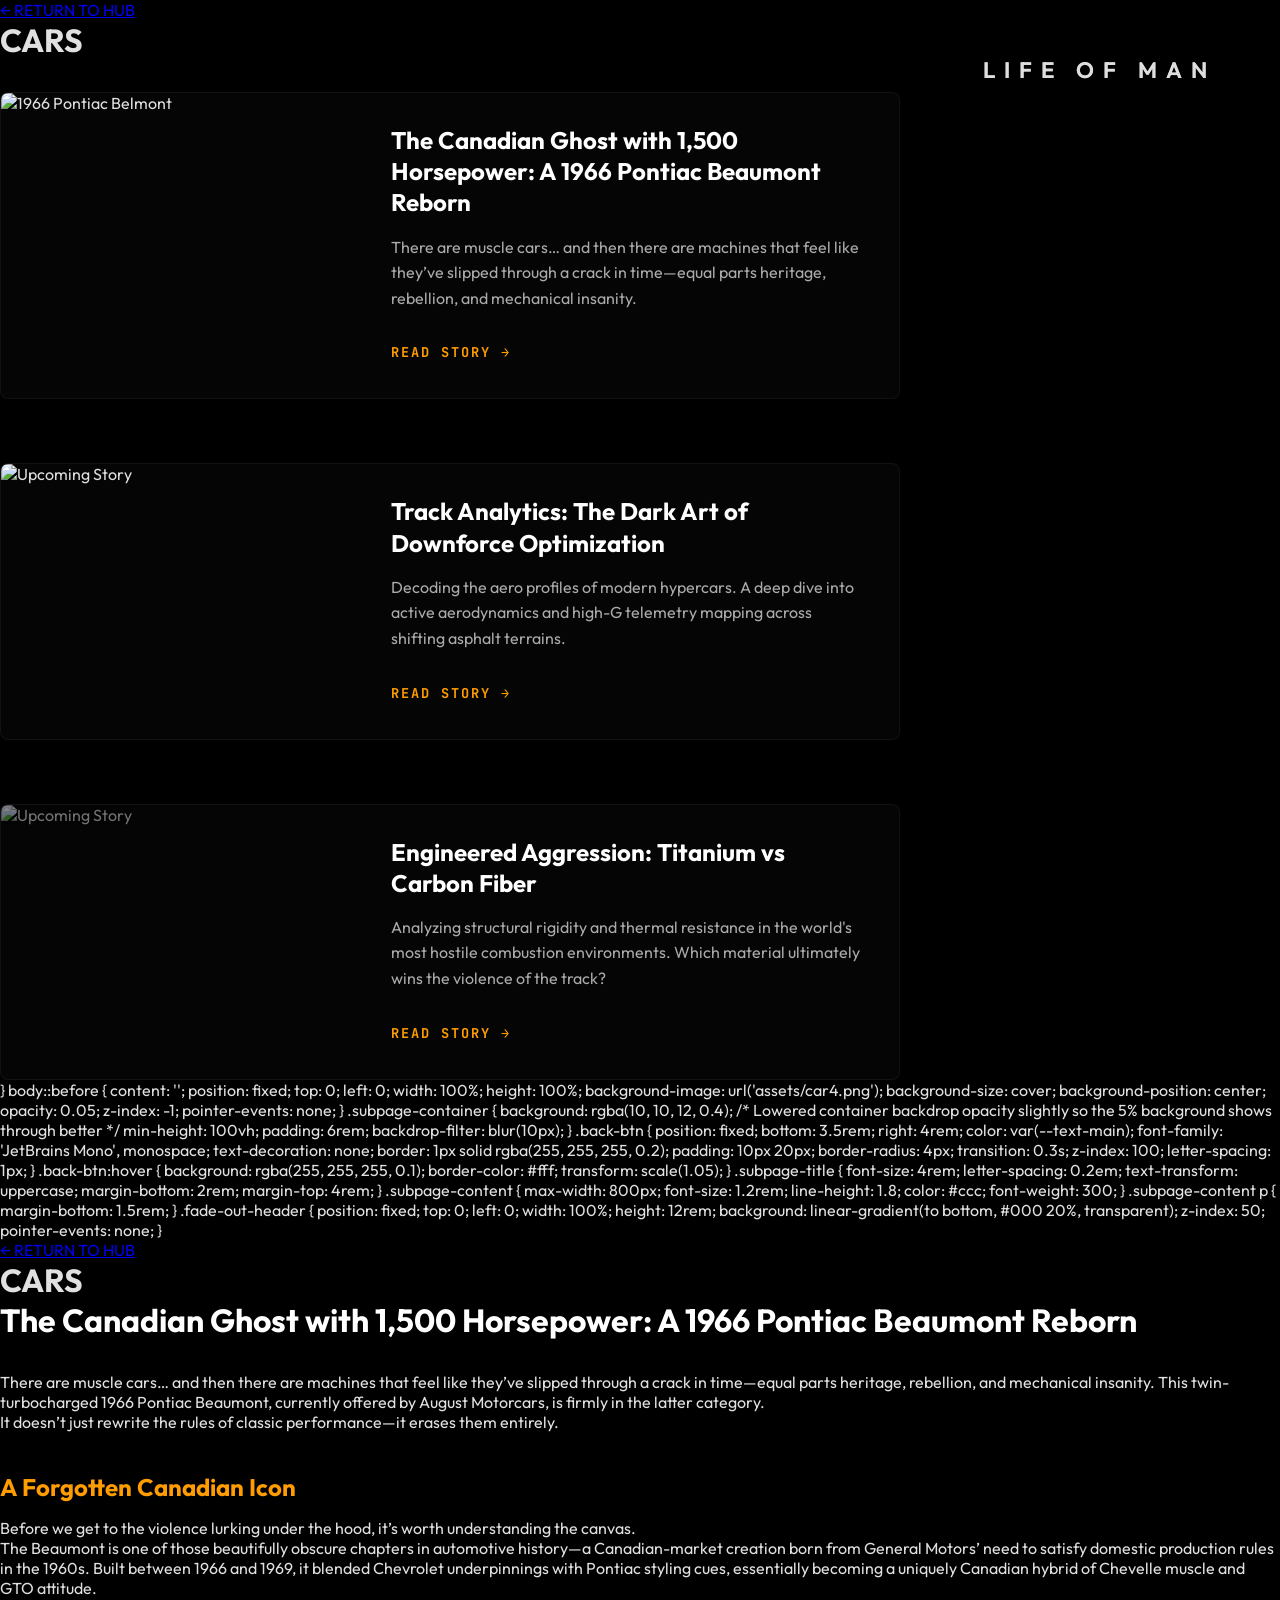
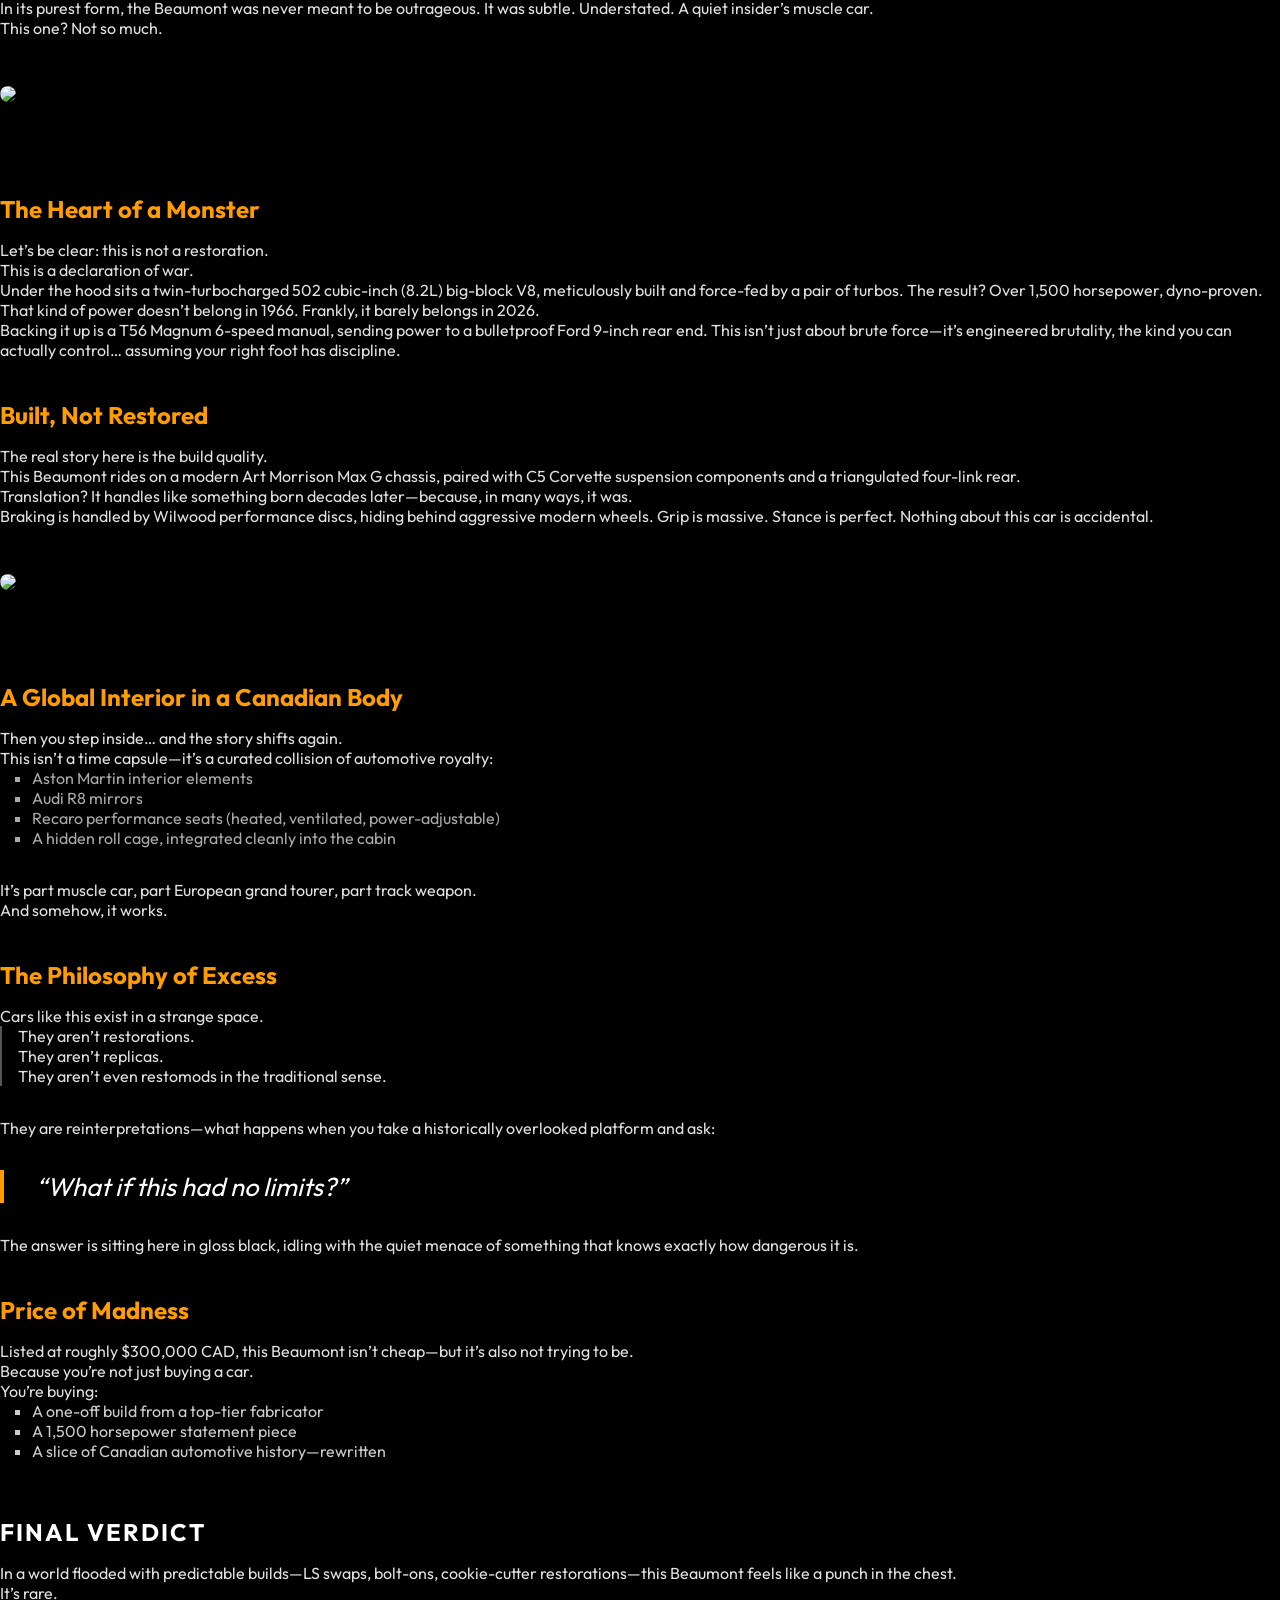
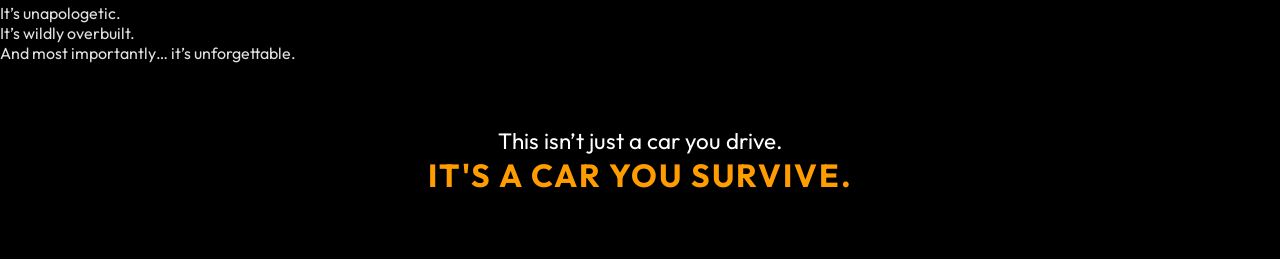
==== commit 30479b22: "Update cars.html" ====
--- a/cars.html
+++ b/cars.html
@@ -1,4 +1,20 @@
 <!DOCTYPE html>
+<html lang="en">
+
+<head>
+    <meta charset="UTF-8">
+    <meta name="viewport" content="width=device-width, initial-scale=1.0">
+    <title>Life of Man - Cars</title>
+    <link rel="stylesheet" href="styles.css">
+    <link
+        href="https://fonts.googleapis.com/css2?family=JetBrains+Mono:wght@300;400;700&family=Outfit:wght@300;600&display=swap"
+        rel="stylesheet">
+    <style>
+        body {
+            overflow-y: auto;
+            height: auto;
+            background-color: #000;
+            cursor: auto;<!DOCTYPE html>
 <html lang="en">
 
 <head>
@@ -97,6 +113,130 @@
 
     <div class="subpage-container">
         <h1 class="subpage-title">CARS</h1>
+        <div class="stories-grid">
+            <!-- Story 1: Beaumont -->
+            <article class="story-card">
+                <div class="story-thumbnail">
+                    <img src="assets/Belmont_thumbnail.png" alt="1966 Pontiac Belmont">
+                </div>
+                <div class="story-details">
+                    <h2 style="font-family: 'Outfit', sans-serif;">The Canadian Ghost with 1,500 Horsepower: A 1966 Pontiac Beaumont Reborn</h2>
+                    <p class="story-excerpt">There are muscle cars… and then there are machines that feel like they’ve slipped through a crack in time—equal parts heritage, rebellion, and mechanical insanity.</p>
+                    <a href="#" class="read-more">READ STORY &rarr;</a>
+                </div>
+            </article>
+
+            <!-- Story 2: Placeholder -->
+            <article class="story-card">
+                <div class="story-thumbnail">
+                    <img src="assets/car4.png" alt="Upcoming Story">
+                </div>
+                <div class="story-details">
+                    <h2 style="font-family: 'Outfit', sans-serif;">Track Analytics: The Dark Art of Downforce Optimization</h2>
+                    <p class="story-excerpt">Decoding the aero profiles of modern hypercars. A deep dive into active aerodynamics and high-G telemetry mapping across shifting asphalt terrains.</p>
+                    <a href="#" class="read-more">READ STORY &rarr;</a>
+                </div>
+            </article>
+
+            <!-- Story 3: Placeholder -->
+            <article class="story-card">
+                <div class="story-thumbnail">
+                    <img src="assets/car1.png" style="opacity: 0.5;" alt="Upcoming Story">
+                </div>
+                <div class="story-details">
+                    <h2 style="font-family: 'Outfit', sans-serif;">Engineered Aggression: Titanium vs Carbon Fiber</h2>
+                    <p class="story-excerpt">Analyzing structural rigidity and thermal resistance in the world's most hostile combustion environments. Which material ultimately wins the violence of the track?</p>
+                    <a href="#" class="read-more">READ STORY &rarr;</a>
+                </div>
+            </article>
+        </div>
+        </div>
+    </div>
+</body>
+
+</html>
+        }
+
+        body::before {
+            content: '';
+            position: fixed;
+            top: 0;
+            left: 0;
+            width: 100%;
+            height: 100%;
+            background-image: url('assets/car4.png');
+            background-size: cover;
+            background-position: center;
+            opacity: 0.05;
+            z-index: -1;
+            pointer-events: none;
+        }
+
+        .subpage-container {
+            background: rgba(10, 10, 12, 0.4); /* Lowered container backdrop opacity slightly so the 5% background shows through better */
+            min-height: 100vh;
+            padding: 6rem;
+            backdrop-filter: blur(10px);
+        }
+
+        .back-btn {
+            position: fixed;
+            bottom: 3.5rem;
+            right: 4rem;
+            color: var(--text-main);
+            font-family: 'JetBrains Mono', monospace;
+            text-decoration: none;
+            border: 1px solid rgba(255, 255, 255, 0.2);
+            padding: 10px 20px;
+            border-radius: 4px;
+            transition: 0.3s;
+            z-index: 100;
+            letter-spacing: 1px;
+        }
+
+        .back-btn:hover {
+            background: rgba(255, 255, 255, 0.1);
+            border-color: #fff;
+            transform: scale(1.05);
+        }
+
+        .subpage-title {
+            font-size: 4rem;
+            letter-spacing: 0.2em;
+            text-transform: uppercase;
+            margin-bottom: 2rem;
+            margin-top: 4rem;
+        }
+
+        .subpage-content {
+            max-width: 800px;
+            font-size: 1.2rem;
+            line-height: 1.8;
+            color: #ccc;
+            font-weight: 300;
+        }
+
+        .subpage-content p {
+            margin-bottom: 1.5rem;
+        }
+
+        .fade-out-header {
+            position: fixed;
+            top: 0; left: 0; width: 100%; height: 12rem;
+            background: linear-gradient(to bottom, #000 20%, transparent);
+            z-index: 50;
+            pointer-events: none;
+        }
+    </style>
+</head>
+
+<body>
+    <div class="fade-out-header"></div>
+    <a href="index.html" class="back-btn">← RETURN TO HUB</a>
+    <h1 class="magazine-title" style="top: 3.5rem; right: 4rem;">LIFE OF MAN</h1>
+
+    <div class="subpage-container">
+        <h1 class="subpage-title">CARS</h1>
         <div class="subpage-content">
             <h2 style="font-size: 2rem; color: #fff; margin-bottom: 2rem; font-family: 'Outfit', sans-serif;">The
                 Canadian Ghost with 1,500 Horsepower: A 1966 Pontiac Beaumont Reborn</h2>
--- a/styles.css
+++ b/styles.css
@@ -544,3 +544,125 @@
         cursor: auto !important; /* Restore standard OS touch tap behaviors */
     }
 }
+
+/* --- Social Footer --- */
+.social-links {
+    position: fixed;
+    bottom: 2rem;
+    left: 2rem;
+    display: flex;
+    gap: 1.5rem;
+    z-index: 100;
+}
+
+.social-icon {
+    color: var(--text-muted);
+    font-size: 1.2rem;
+    text-decoration: none;
+    font-family: 'JetBrains Mono', monospace;
+    font-weight: 700;
+    letter-spacing: 2px;
+    transition: color 0.3s ease, transform 0.3s ease;
+}
+
+.social-icon:hover {
+    color: var(--accent-amber);
+    transform: translateY(-3px);
+}
+
+/* --- Magazine Article Feed Grid --- */
+.stories-grid {
+    display: flex;
+    flex-direction: column;
+    gap: 4rem;
+    margin-top: 2rem;
+    max-width: 900px;
+}
+
+.story-card {
+    display: grid;
+    grid-template-columns: 350px 1fr;
+    gap: 2.5rem;
+    align-items: center;
+    background: rgba(255,255,255,0.02);
+    border: 1px solid rgba(255,255,255,0.05);
+    border-radius: 8px;
+    overflow: hidden;
+    transition: transform 0.3s ease, background 0.3s ease;
+}
+
+.story-card:hover {
+    transform: translateY(-5px);
+    background: rgba(255,255,255,0.05);
+    border-color: rgba(255,157,0, 0.3);
+}
+
+.story-thumbnail {
+    width: 100%;
+    height: 100%;
+    min-height: 250px;
+    overflow: hidden;
+}
+
+.story-thumbnail img {
+    width: 100%;
+    height: 100%;
+    object-fit: cover;
+    transition: transform 0.7s cubic-bezier(0.2, 0.8, 0.2, 1);
+}
+
+.story-card:hover .story-thumbnail img {
+    transform: scale(1.05);
+}
+
+.story-details {
+    padding: 2rem 2rem 2rem 0;
+    display: flex;
+    flex-direction: column;
+    justify-content: center;
+}
+
+.story-details h2 {
+    font-family: 'Outfit', sans-serif;
+    font-size: 1.5rem;
+    color: #fff;
+    margin-bottom: 1rem;
+    line-height: 1.3;
+}
+
+.story-excerpt {
+    font-size: 1rem;
+    line-height: 1.6;
+    color: #aaa;
+    margin-bottom: 2rem;
+}
+
+.read-more {
+    font-family: 'JetBrains Mono', monospace;
+    color: var(--accent-amber);
+    text-decoration: none;
+    font-size: 0.85rem;
+    letter-spacing: 2px;
+    font-weight: 700;
+    align-self: flex-start;
+    padding-bottom: 4px;
+    border-bottom: 1px solid transparent;
+    transition: border-color 0.3s ease;
+}
+
+.story-card:hover .read-more {
+    border-color: var(--accent-amber);
+}
+
+@media (max-width: 900px) {
+    .story-card {
+        grid-template-columns: 1fr;
+    }
+    .story-details {
+        padding: 2rem;
+    }
+    .story-thumbnail {
+        height: 250px;
+        min-height: auto;
+    }
+}
--- a/styles.css
+++ b/styles.css
@@ -544,3 +544,125 @@
         cursor: auto !important; /* Restore standard OS touch tap behaviors */
     }
 }
+
+/* --- Social Footer --- */
+.social-links {
+    position: fixed;
+    bottom: 2rem;
+    left: 2rem;
+    display: flex;
+    gap: 1.5rem;
+    z-index: 100;
+}
+
+.social-icon {
+    color: var(--text-muted);
+    font-size: 1.2rem;
+    text-decoration: none;
+    font-family: 'JetBrains Mono', monospace;
+    font-weight: 700;
+    letter-spacing: 2px;
+    transition: color 0.3s ease, transform 0.3s ease;
+}
+
+.social-icon:hover {
+    color: var(--accent-amber);
+    transform: translateY(-3px);
+}
+
+/* --- Magazine Article Feed Grid --- */
+.stories-grid {
+    display: flex;
+    flex-direction: column;
+    gap: 4rem;
+    margin-top: 2rem;
+    max-width: 900px;
+}
+
+.story-card {
+    display: grid;
+    grid-template-columns: 350px 1fr;
+    gap: 2.5rem;
+    align-items: center;
+    background: rgba(255,255,255,0.02);
+    border: 1px solid rgba(255,255,255,0.05);
+    border-radius: 8px;
+    overflow: hidden;
+    transition: transform 0.3s ease, background 0.3s ease;
+}
+
+.story-card:hover {
+    transform: translateY(-5px);
+    background: rgba(255,255,255,0.05);
+    border-color: rgba(255,157,0, 0.3);
+}
+
+.story-thumbnail {
+    width: 100%;
+    height: 100%;
+    min-height: 250px;
+    overflow: hidden;
+}
+
+.story-thumbnail img {
+    width: 100%;
+    height: 100%;
+    object-fit: cover;
+    transition: transform 0.7s cubic-bezier(0.2, 0.8, 0.2, 1);
+}
+
+.story-card:hover .story-thumbnail img {
+    transform: scale(1.05);
+}
+
+.story-details {
+    padding: 2rem 2rem 2rem 0;
+    display: flex;
+    flex-direction: column;
+    justify-content: center;
+}
+
+.story-details h2 {
+    font-family: 'Outfit', sans-serif;
+    font-size: 1.5rem;
+    color: #fff;
+    margin-bottom: 1rem;
+    line-height: 1.3;
+}
+
+.story-excerpt {
+    font-size: 1rem;
+    line-height: 1.6;
+    color: #aaa;
+    margin-bottom: 2rem;
+}
+
+.read-more {
+    font-family: 'JetBrains Mono', monospace;
+    color: var(--accent-amber);
+    text-decoration: none;
+    font-size: 0.85rem;
+    letter-spacing: 2px;
+    font-weight: 700;
+    align-self: flex-start;
+    padding-bottom: 4px;
+    border-bottom: 1px solid transparent;
+    transition: border-color 0.3s ease;
+}
+
+.story-card:hover .read-more {
+    border-color: var(--accent-amber);
+}
+
+@media (max-width: 900px) {
+    .story-card {
+        grid-template-columns: 1fr;
+    }
+    .story-details {
+        padding: 2rem;
+    }
+    .story-thumbnail {
+        height: 250px;
+        min-height: auto;
+    }
+}
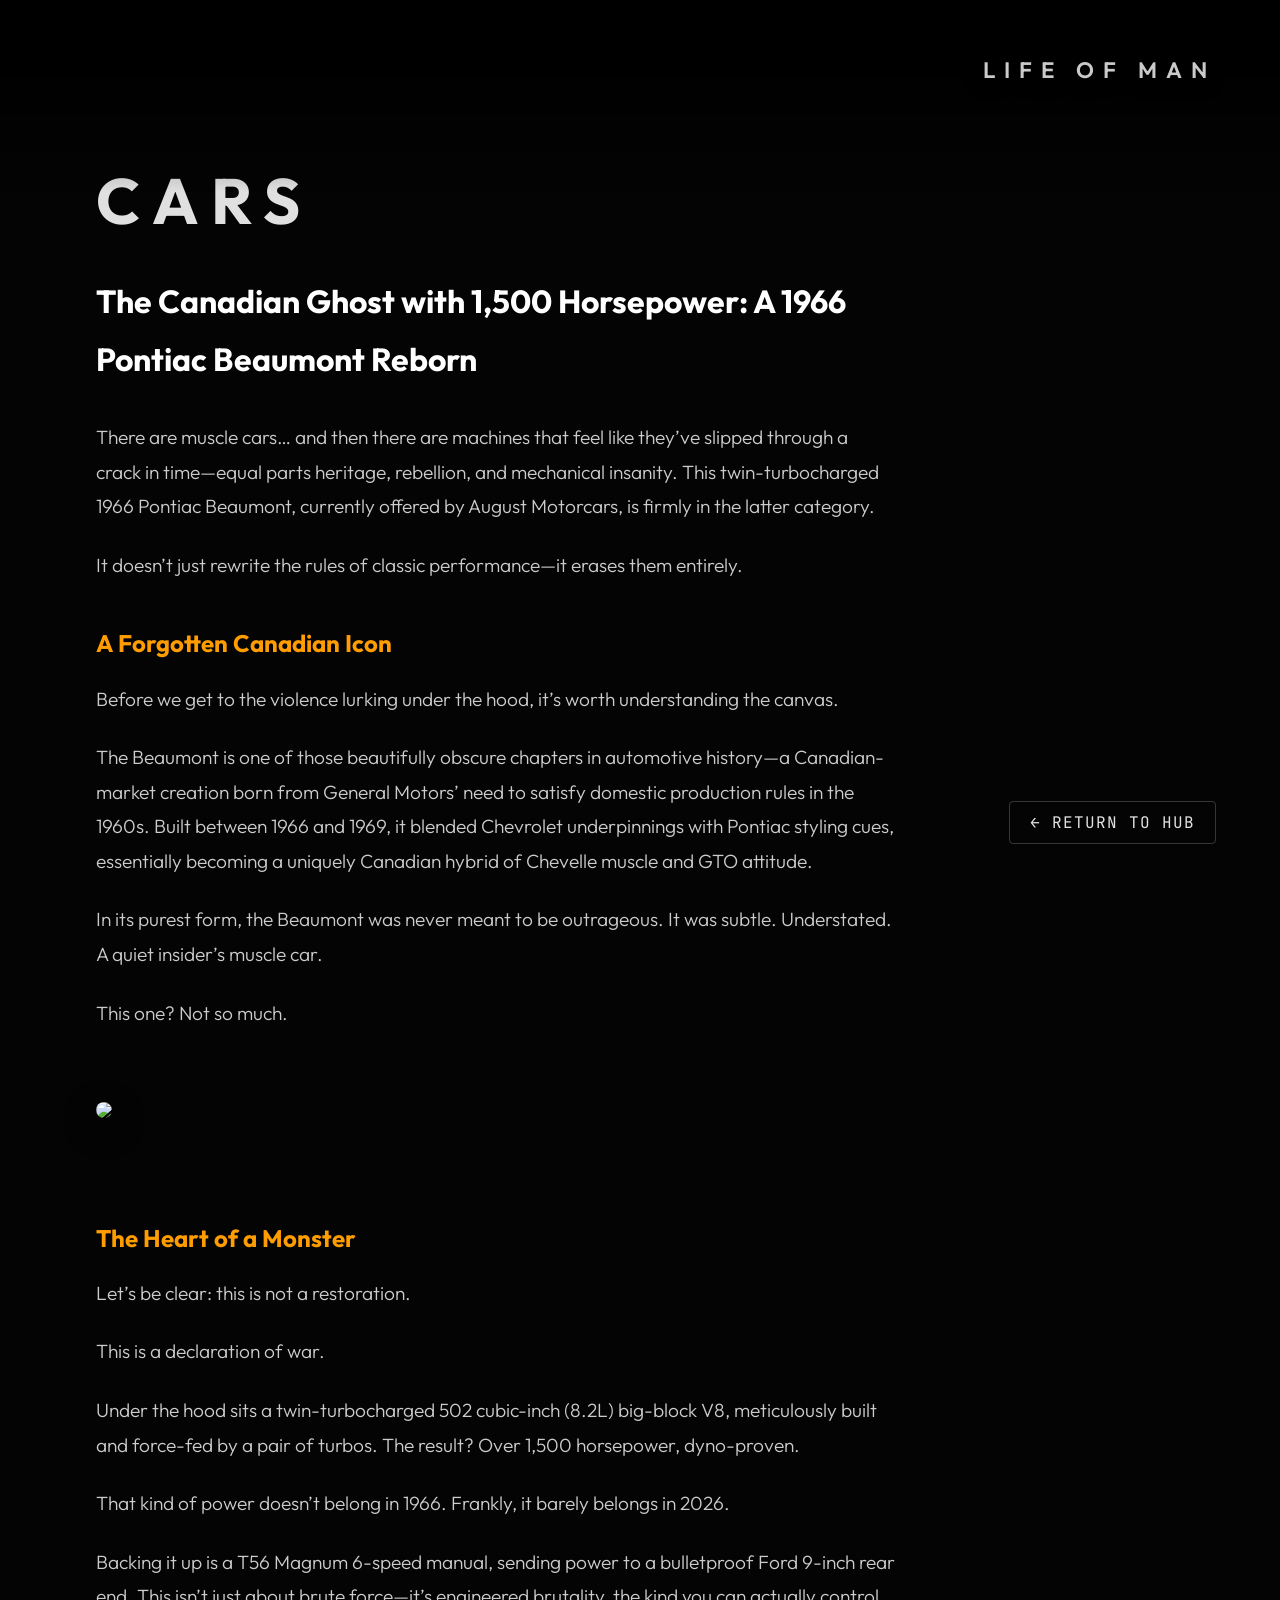
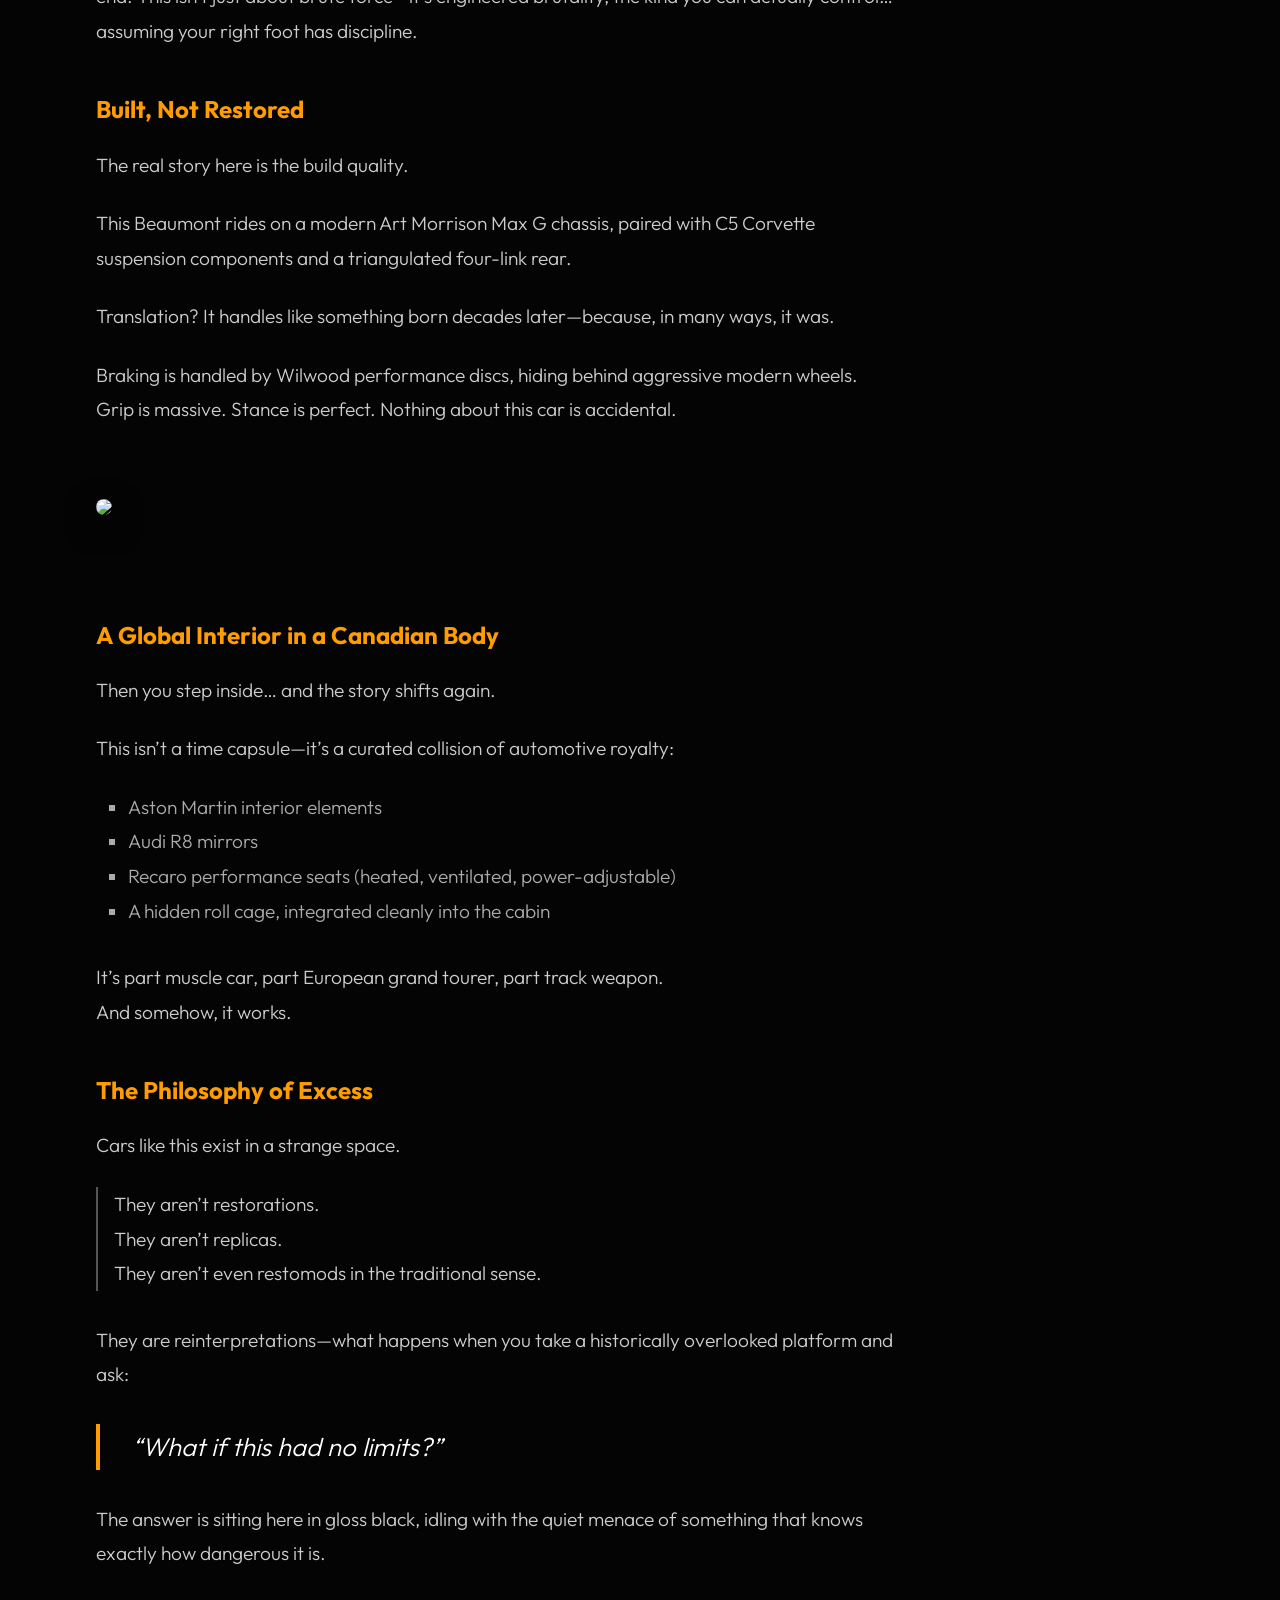
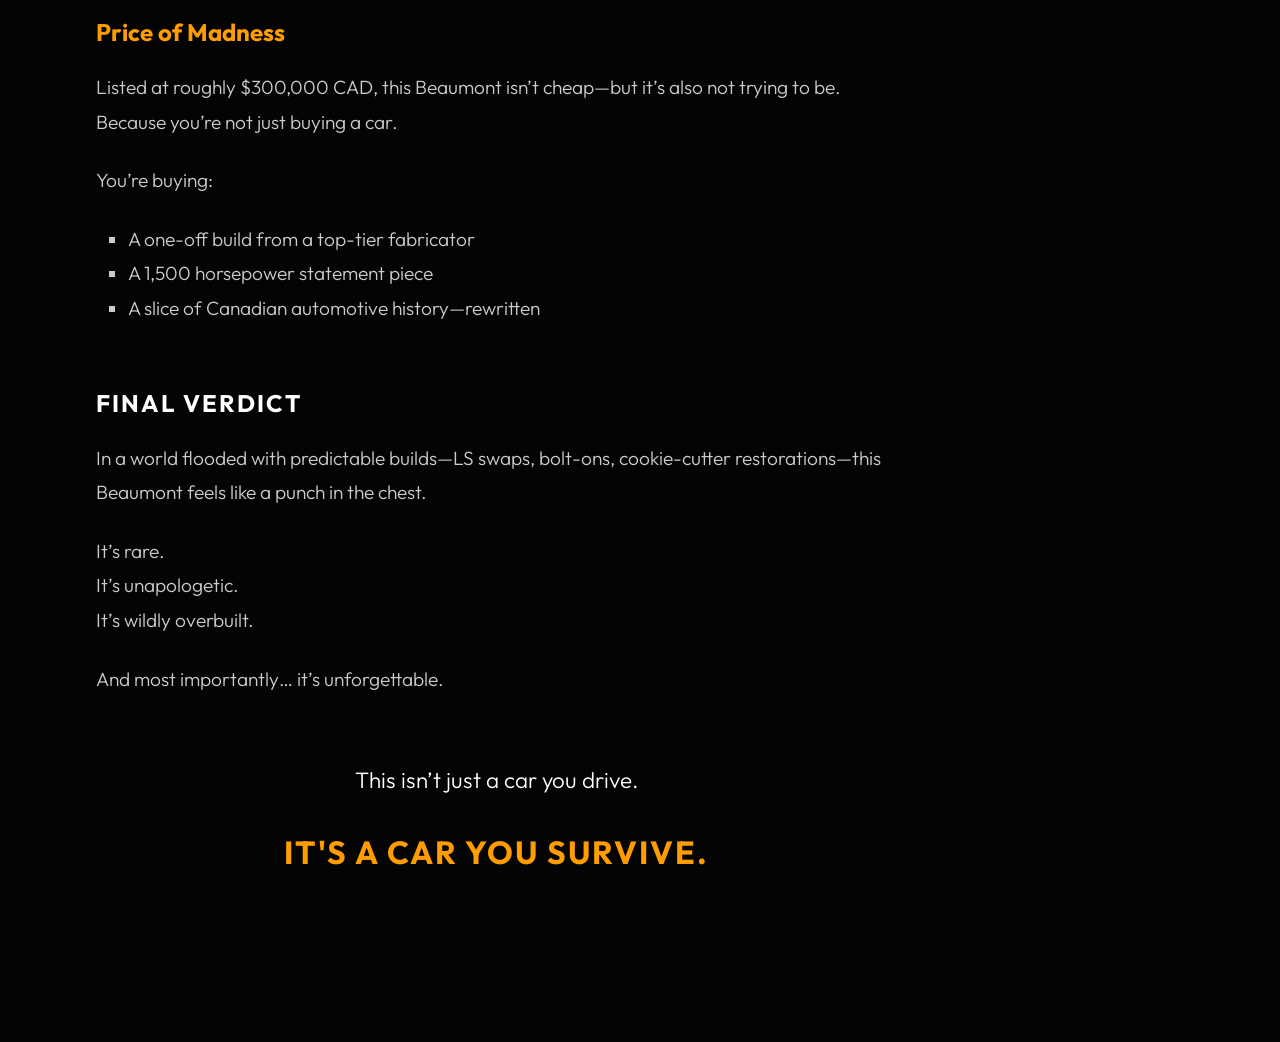
==== commit d5addbfc: "Update cars.html" ====
--- a/cars.html
+++ b/cars.html
@@ -1,20 +1,4 @@
 <!DOCTYPE html>
-<html lang="en">
-
-<head>
-    <meta charset="UTF-8">
-    <meta name="viewport" content="width=device-width, initial-scale=1.0">
-    <title>Life of Man - Cars</title>
-    <link rel="stylesheet" href="styles.css">
-    <link
-        href="https://fonts.googleapis.com/css2?family=JetBrains+Mono:wght@300;400;700&family=Outfit:wght@300;600&display=swap"
-        rel="stylesheet">
-    <style>
-        body {
-            overflow-y: auto;
-            height: auto;
-            background-color: #000;
-            cursor: auto;<!DOCTYPE html>
 <html lang="en">
 
 <head>
@@ -113,191 +97,50 @@
 
     <div class="subpage-container">
         <h1 class="subpage-title">CARS</h1>
-        <div class="stories-grid">
-            <!-- Story 1: Beaumont -->
-            <article class="story-card">
-                <div class="story-thumbnail">
-                    <img src="assets/Belmont_thumbnail.png" alt="1966 Pontiac Belmont">
-                </div>
-                <div class="story-details">
-                    <h2 style="font-family: 'Outfit', sans-serif;">The Canadian Ghost with 1,500 Horsepower: A 1966 Pontiac Beaumont Reborn</h2>
-                    <p class="story-excerpt">There are muscle cars… and then there are machines that feel like they’ve slipped through a crack in time—equal parts heritage, rebellion, and mechanical insanity.</p>
-                    <a href="#" class="read-more">READ STORY &rarr;</a>
-                </div>
-            </article>
+        <div class="subpage-content">
+            <h2 style="font-size: 2rem; color: #fff; margin-bottom: 2rem; font-family: 'Outfit', sans-serif;">The Canadian Ghost with 1,500 Horsepower: A 1966 Pontiac Beaumont Reborn</h2>
 
-            <!-- Story 2: Placeholder -->
-            <article class="story-card">
-                <div class="story-thumbnail">
-                    <img src="assets/car4.png" alt="Upcoming Story">
-                </div>
-                <div class="story-details">
-                    <h2 style="font-family: 'Outfit', sans-serif;">Track Analytics: The Dark Art of Downforce Optimization</h2>
-                    <p class="story-excerpt">Decoding the aero profiles of modern hypercars. A deep dive into active aerodynamics and high-G telemetry mapping across shifting asphalt terrains.</p>
-                    <a href="#" class="read-more">READ STORY &rarr;</a>
-                </div>
-            </article>
-
-            <!-- Story 3: Placeholder -->
-            <article class="story-card">
-                <div class="story-thumbnail">
-                    <img src="assets/car1.png" style="opacity: 0.5;" alt="Upcoming Story">
-                </div>
-                <div class="story-details">
-                    <h2 style="font-family: 'Outfit', sans-serif;">Engineered Aggression: Titanium vs Carbon Fiber</h2>
-                    <p class="story-excerpt">Analyzing structural rigidity and thermal resistance in the world's most hostile combustion environments. Which material ultimately wins the violence of the track?</p>
-                    <a href="#" class="read-more">READ STORY &rarr;</a>
-                </div>
-            </article>
-        </div>
-        </div>
-    </div>
-</body>
-
-</html>
-        }
-
-        body::before {
-            content: '';
-            position: fixed;
-            top: 0;
-            left: 0;
-            width: 100%;
-            height: 100%;
-            background-image: url('assets/car4.png');
-            background-size: cover;
-            background-position: center;
-            opacity: 0.05;
-            z-index: -1;
-            pointer-events: none;
-        }
-
-        .subpage-container {
-            background: rgba(10, 10, 12, 0.4); /* Lowered container backdrop opacity slightly so the 5% background shows through better */
-            min-height: 100vh;
-            padding: 6rem;
-            backdrop-filter: blur(10px);
-        }
-
-        .back-btn {
-            position: fixed;
-            bottom: 3.5rem;
-            right: 4rem;
-            color: var(--text-main);
-            font-family: 'JetBrains Mono', monospace;
-            text-decoration: none;
-            border: 1px solid rgba(255, 255, 255, 0.2);
-            padding: 10px 20px;
-            border-radius: 4px;
-            transition: 0.3s;
-            z-index: 100;
-            letter-spacing: 1px;
-        }
-
-        .back-btn:hover {
-            background: rgba(255, 255, 255, 0.1);
-            border-color: #fff;
-            transform: scale(1.05);
-        }
-
-        .subpage-title {
-            font-size: 4rem;
-            letter-spacing: 0.2em;
-            text-transform: uppercase;
-            margin-bottom: 2rem;
-            margin-top: 4rem;
-        }
-
-        .subpage-content {
-            max-width: 800px;
-            font-size: 1.2rem;
-            line-height: 1.8;
-            color: #ccc;
-            font-weight: 300;
-        }
-
-        .subpage-content p {
-            margin-bottom: 1.5rem;
-        }
-
-        .fade-out-header {
-            position: fixed;
-            top: 0; left: 0; width: 100%; height: 12rem;
-            background: linear-gradient(to bottom, #000 20%, transparent);
-            z-index: 50;
-            pointer-events: none;
-        }
-    </style>
-</head>
-
-<body>
-    <div class="fade-out-header"></div>
-    <a href="index.html" class="back-btn">← RETURN TO HUB</a>
-    <h1 class="magazine-title" style="top: 3.5rem; right: 4rem;">LIFE OF MAN</h1>
-
-    <div class="subpage-container">
-        <h1 class="subpage-title">CARS</h1>
-        <div class="subpage-content">
-            <h2 style="font-size: 2rem; color: #fff; margin-bottom: 2rem; font-family: 'Outfit', sans-serif;">The
-                Canadian Ghost with 1,500 Horsepower: A 1966 Pontiac Beaumont Reborn</h2>
-
-            <p>There are muscle cars… and then there are machines that feel like they’ve slipped through a crack in
-                time—equal parts heritage, rebellion, and mechanical insanity. This twin-turbocharged 1966 Pontiac
-                Beaumont, currently offered by August Motorcars, is firmly in the latter category.</p>
+            <p>There are muscle cars… and then there are machines that feel like they’ve slipped through a crack in time—equal parts heritage, rebellion, and mechanical insanity. This twin-turbocharged 1966 Pontiac Beaumont, currently offered by August Motorcars, is firmly in the latter category.</p>
 
             <p>It doesn’t just rewrite the rules of classic performance—it erases them entirely.</p>
 
-            <h3 style="font-size: 1.5rem; color: var(--accent-amber); margin-top: 2.5rem; margin-bottom: 1rem;">A
-                Forgotten Canadian Icon</h3>
+            <h3 style="font-size: 1.5rem; color: var(--accent-amber); margin-top: 2.5rem; margin-bottom: 1rem;">A Forgotten Canadian Icon</h3>
 
             <p>Before we get to the violence lurking under the hood, it’s worth understanding the canvas.</p>
 
-            <p>The Beaumont is one of those beautifully obscure chapters in automotive history—a Canadian-market
-                creation born from General Motors’ need to satisfy domestic production rules in the 1960s. Built between
-                1966 and 1969, it blended Chevrolet underpinnings with Pontiac styling cues, essentially becoming a
-                uniquely Canadian hybrid of Chevelle muscle and GTO attitude.</p>
+            <p>The Beaumont is one of those beautifully obscure chapters in automotive history—a Canadian-market creation born from General Motors’ need to satisfy domestic production rules in the 1960s. Built between 1966 and 1969, it blended Chevrolet underpinnings with Pontiac styling cues, essentially becoming a uniquely Canadian hybrid of Chevelle muscle and GTO attitude.</p>
 
-            <p>In its purest form, the Beaumont was never meant to be outrageous. It was subtle. Understated. A quiet
-                insider’s muscle car.</p>
+            <p>In its purest form, the Beaumont was never meant to be outrageous. It was subtle. Understated. A quiet insider’s muscle car.</p>
 
             <p>This one? Not so much.</p>
 
             <!-- Embedded Photo 1 -->
             <img src="assets/car1.png" style="width: 100%; border-radius: 8px; margin: 3rem 0; box-shadow: 0 10px 30px rgba(0,0,0,0.5);">
 
-            <h3 style="font-size: 1.5rem; color: var(--accent-amber); margin-top: 2.5rem; margin-bottom: 1rem;">The
-                Heart of a Monster</h3>
+            <h3 style="font-size: 1.5rem; color: var(--accent-amber); margin-top: 2.5rem; margin-bottom: 1rem;">The Heart of a Monster</h3>
 
             <p>Let’s be clear: this is not a restoration.</p>
             <p>This is a declaration of war.</p>
 
-            <p>Under the hood sits a twin-turbocharged 502 cubic-inch (8.2L) big-block V8, meticulously built and
-                force-fed by a pair of turbos. The result? Over 1,500 horsepower, dyno-proven.</p>
+            <p>Under the hood sits a twin-turbocharged 502 cubic-inch (8.2L) big-block V8, meticulously built and force-fed by a pair of turbos. The result? Over 1,500 horsepower, dyno-proven.</p>
 
             <p>That kind of power doesn’t belong in 1966. Frankly, it barely belongs in 2026.</p>
 
-            <p>Backing it up is a T56 Magnum 6-speed manual, sending power to a bulletproof Ford 9-inch rear end. This
-                isn’t just about brute force—it’s engineered brutality, the kind you can actually control… assuming your
-                right foot has discipline.</p>
+            <p>Backing it up is a T56 Magnum 6-speed manual, sending power to a bulletproof Ford 9-inch rear end. This isn’t just about brute force—it’s engineered brutality, the kind you can actually control… assuming your right foot has discipline.</p>
 
-            <h3 style="font-size: 1.5rem; color: var(--accent-amber); margin-top: 2.5rem; margin-bottom: 1rem;">Built,
-                Not Restored</h3>
+            <h3 style="font-size: 1.5rem; color: var(--accent-amber); margin-top: 2.5rem; margin-bottom: 1rem;">Built, Not Restored</h3>
 
             <p>The real story here is the build quality.</p>
-            <p>This Beaumont rides on a modern Art Morrison Max G chassis, paired with C5 Corvette suspension components
-                and a triangulated four-link rear.</p>
+            <p>This Beaumont rides on a modern Art Morrison Max G chassis, paired with C5 Corvette suspension components and a triangulated four-link rear.</p>
 
             <p>Translation? It handles like something born decades later—because, in many ways, it was.</p>
 
-            <p>Braking is handled by Wilwood performance discs, hiding behind aggressive modern wheels. Grip is massive.
-                Stance is perfect. Nothing about this car is accidental.</p>
-
+            <p>Braking is handled by Wilwood performance discs, hiding behind aggressive modern wheels. Grip is massive. Stance is perfect. Nothing about this car is accidental.</p>
 
             <!-- Embedded Photo 2 -->
             <img src="assets/car2.png" style="width: 100%; border-radius: 8px; margin: 3rem 0; box-shadow: 0 10px 30px rgba(0,0,0,0.5);">
 
-            <h3 style="font-size: 1.5rem; color: var(--accent-amber); margin-top: 2.5rem; margin-bottom: 1rem;">A Global
-                Interior in a Canadian Body</h3>
+            <h3 style="font-size: 1.5rem; color: var(--accent-amber); margin-top: 2.5rem; margin-bottom: 1rem;">A Global Interior in a Canadian Body</h3>
 
             <p>Then you step inside… and the story shifts again.</p>
             <p>This isn’t a time capsule—it’s a curated collision of automotive royalty:</p>
@@ -311,8 +154,7 @@
 
             <p>It’s part muscle car, part European grand tourer, part track weapon.<br>And somehow, it works.</p>
 
-            <h3 style="font-size: 1.5rem; color: var(--accent-amber); margin-top: 2.5rem; margin-bottom: 1rem;">The
-                Philosophy of Excess</h3>
+            <h3 style="font-size: 1.5rem; color: var(--accent-amber); margin-top: 2.5rem; margin-bottom: 1rem;">The Philosophy of Excess</h3>
 
             <p>Cars like this exist in a strange space.</p>
             <ul style="list-style: none; margin-bottom: 2rem; padding-left: 1rem; border-left: 2px solid #555;">
@@ -323,18 +165,13 @@
 
             <p>They are reinterpretations—what happens when you take a historically overlooked platform and ask:</p>
 
-            <blockquote
-                style="font-size: 1.6rem; font-style: italic; color: #fff; margin: 2rem 0; padding-left: 2rem; border-left: 4px solid var(--accent-amber);">
-                “What if this had no limits?”</blockquote>
+            <blockquote style="font-size: 1.6rem; font-style: italic; color: #fff; margin: 2rem 0; padding-left: 2rem; border-left: 4px solid var(--accent-amber);">“What if this had no limits?”</blockquote>
 
-            <p>The answer is sitting here in gloss black, idling with the quiet menace of something that knows exactly
-                how dangerous it is.</p>
+            <p>The answer is sitting here in gloss black, idling with the quiet menace of something that knows exactly how dangerous it is.</p>
 
-            <h3 style="font-size: 1.5rem; color: var(--accent-amber); margin-top: 2.5rem; margin-bottom: 1rem;">Price of
-                Madness</h3>
+            <h3 style="font-size: 1.5rem; color: var(--accent-amber); margin-top: 2.5rem; margin-bottom: 1rem;">Price of Madness</h3>
 
-            <p>Listed at roughly $300,000 CAD, this Beaumont isn’t cheap—but it’s also not trying to be.<br>Because
-                you’re not just buying a car.</p>
+            <p>Listed at roughly $300,000 CAD, this Beaumont isn’t cheap—but it’s also not trying to be.<br>Because you’re not just buying a car.</p>
 
             <p>You’re buying:</p>
             <ul style="margin-left: 2rem; margin-bottom: 2rem; list-style-type: square; color: #ccc;">
@@ -343,22 +180,16 @@
                 <li>A slice of Canadian automotive history—rewritten</li>
             </ul>
 
-            <h3
-                style="font-size: 1.5rem; color: #fff; margin-top: 3.5rem; margin-bottom: 1rem; text-transform: uppercase; letter-spacing: 2px;">
-                Final Verdict</h3>
+            <h3 style="font-size: 1.5rem; color: #fff; margin-top: 3.5rem; margin-bottom: 1rem; text-transform: uppercase; letter-spacing: 2px;">Final Verdict</h3>
 
-            <p>In a world flooded with predictable builds—LS swaps, bolt-ons, cookie-cutter restorations—this Beaumont
-                feels like a punch in the chest.</p>
+            <p>In a world flooded with predictable builds—LS swaps, bolt-ons, cookie-cutter restorations—this Beaumont feels like a punch in the chest.</p>
 
             <p>It’s rare.<br>It’s unapologetic.<br>It’s wildly overbuilt.</p>
 
             <p>And most importantly… it’s unforgettable.</p>
 
-            <p style="font-size: 1.4rem; color: #fff; margin-top: 4rem; text-align: center;">This isn’t just a car you
-                drive.</p>
-            <p
-                style="font-size: 2rem; font-weight: 700; color: var(--accent-amber); text-align: center; letter-spacing: 2px; margin-bottom: 4rem;">
-                IT'S A CAR YOU SURVIVE.</p>
+            <p style="font-size: 1.4rem; color: #fff; margin-top: 4rem; text-align: center;">This isn’t just a car you drive.</p>
+            <p style="font-size: 2rem; font-weight: 700; color: var(--accent-amber); text-align: center; letter-spacing: 2px; margin-bottom: 4rem;">IT'S A CAR YOU SURVIVE.</p>
         </div>
     </div>
 </body>
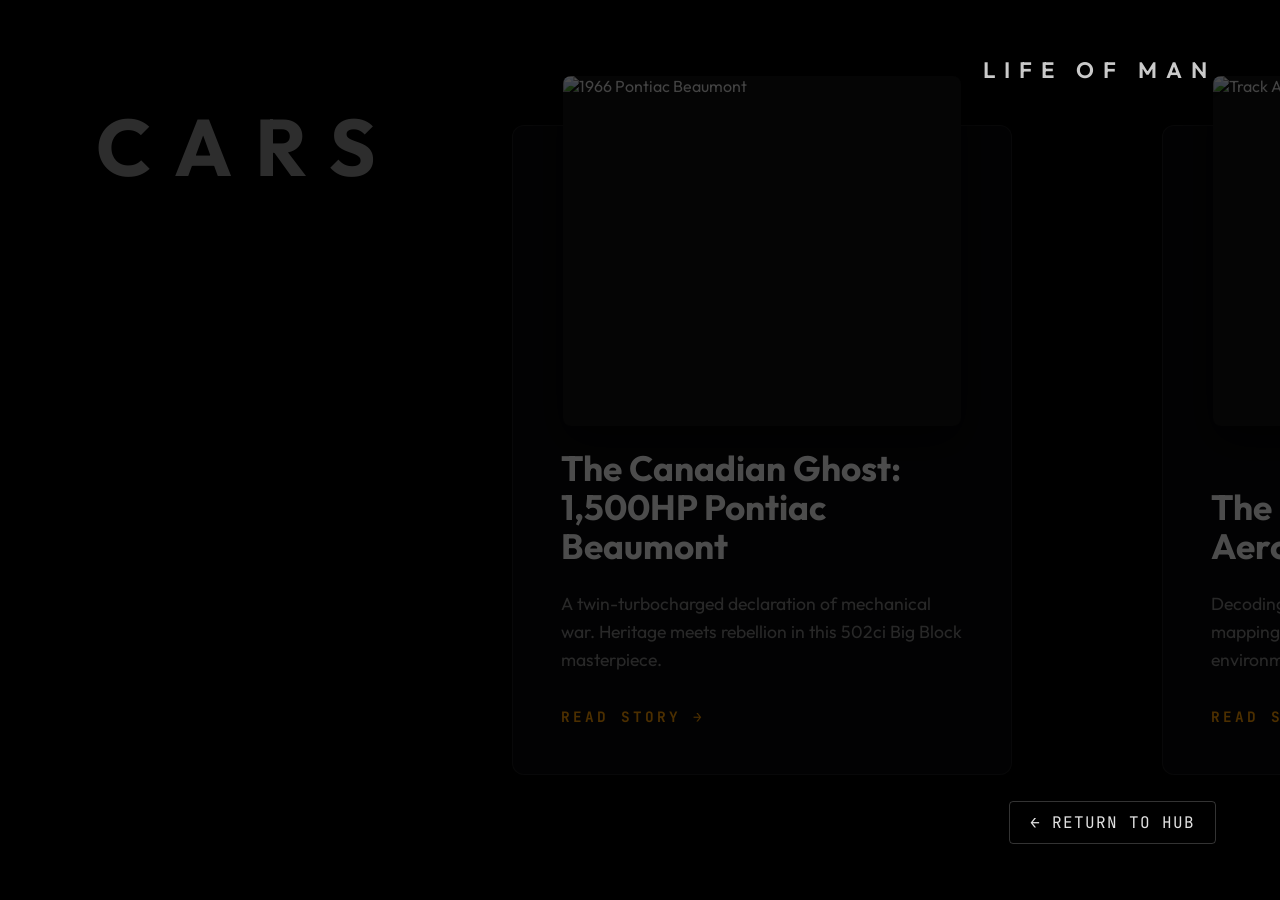
==== commit 7f318593: "Update cars.html" ====
--- a/cars.html
+++ b/cars.html
@@ -11,8 +11,8 @@
         rel="stylesheet">
     <style>
         body {
-            overflow-y: auto;
-            height: auto;
+            overflow: hidden; /* Lock native scroll */
+            height: 100vh;
             background-color: #000;
             cursor: auto;
         }
@@ -26,17 +26,10 @@
             height: 100%;
             background-image: url('assets/car4.png');
             background-size: cover;
-            background-position: center;
+            background-position: calc(center + var(--kinetic-bg-x, 0px));
             opacity: 0.05;
             z-index: -1;
             pointer-events: none;
-        }
-
-        .subpage-container {
-            background: rgba(10, 10, 12, 0.4); /* Lowered container backdrop opacity slightly so the 5% background shows through better */
-            min-height: 100vh;
-            padding: 6rem;
-            backdrop-filter: blur(10px);
         }
 
         .back-btn {
@@ -61,30 +54,15 @@
         }
 
         .subpage-title {
-            font-size: 4rem;
-            letter-spacing: 0.2em;
+            position: fixed;
+            top: 6rem;
+            left: 6rem;
+            font-size: 5rem;
+            letter-spacing: 0.3em;
             text-transform: uppercase;
-            margin-bottom: 2rem;
-            margin-top: 4rem;
-        }
-
-        .subpage-content {
-            max-width: 800px;
-            font-size: 1.2rem;
-            line-height: 1.8;
-            color: #ccc;
-            font-weight: 300;
-        }
-
-        .subpage-content p {
-            margin-bottom: 1.5rem;
-        }
-
-        .fade-out-header {
-            position: fixed;
-            top: 0; left: 0; width: 100%; height: 12rem;
-            background: linear-gradient(to bottom, #000 20%, transparent);
-            z-index: 50;
+            margin: 0;
+            z-index: 10;
+            opacity: 0.2;
             pointer-events: none;
         }
     </style>
@@ -95,103 +73,61 @@
     <a href="index.html" class="back-btn">← RETURN TO HUB</a>
     <h1 class="magazine-title" style="top: 3.5rem; right: 4rem;">LIFE OF MAN</h1>
 
-    <div class="subpage-container">
-        <h1 class="subpage-title">CARS</h1>
-        <div class="subpage-content">
-            <h2 style="font-size: 2rem; color: #fff; margin-bottom: 2rem; font-family: 'Outfit', sans-serif;">The Canadian Ghost with 1,500 Horsepower: A 1966 Pontiac Beaumont Reborn</h2>
+    <h1 class="subpage-title">CARS</h1>
 
-            <p>There are muscle cars… and then there are machines that feel like they’ve slipped through a crack in time—equal parts heritage, rebellion, and mechanical insanity. This twin-turbocharged 1966 Pontiac Beaumont, currently offered by August Motorcars, is firmly in the latter category.</p>
+    <main class="kinetic-viewport">
+        <div class="kinetic-ribbon">
+            <!-- Story 1: Beaumont -->
+            <article class="kinetic-card">
+                <div class="kinetic-card__image-wrap">
+                    <img src="assets/Belmont_thumbnail.png" alt="1966 Pontiac Beaumont">
+                </div>
+                <div class="kinetic-card__content">
+                    <h2 class="kinetic-card__title">The Canadian Ghost: 1,500HP Pontiac Beaumont</h2>
+                    <p class="kinetic-card__excerpt">A twin-turbocharged declaration of mechanical war. Heritage meets rebellion in this 502ci Big Block masterpiece.</p>
+                    <a href="#" class="kinetic-card__cta">READ STORY &rarr;</a>
+                </div>
+            </article>
 
-            <p>It doesn’t just rewrite the rules of classic performance—it erases them entirely.</p>
+            <!-- Story 2: Placeholder -->
+            <article class="kinetic-card">
+                <div class="kinetic-card__image-wrap">
+                    <img src="assets/car4.png" alt="Track Analytics">
+                </div>
+                <div class="kinetic-card__content">
+                    <h2 class="kinetic-card__title">The Dark Art of Aerodynamics</h2>
+                    <p class="kinetic-card__excerpt">Decoding aero-profiles and active telemetry mapping in the world's most aggressive track environments.</p>
+                    <a href="#" class="kinetic-card__cta">READ STORY &rarr;</a>
+                </div>
+            </article>
 
-            <h3 style="font-size: 1.5rem; color: var(--accent-amber); margin-top: 2.5rem; margin-bottom: 1rem;">A Forgotten Canadian Icon</h3>
+            <!-- Story 3: Placeholder -->
+            <article class="kinetic-card">
+                <div class="kinetic-card__image-wrap">
+                    <img src="assets/car1.png" style="opacity: 0.6;" alt="Materials">
+                </div>
+                <div class="kinetic-card__content">
+                    <h2 class="kinetic-card__title">Titanium vs Carbon Fiber: The Weight of Speed</h2>
+                    <p class="kinetic-card__excerpt">Analyzing structural rigidity and thermal resistance in high-hostility combustion zones.</p>
+                    <a href="#" class="kinetic-card__cta">READ STORY &rarr;</a>
+                </div>
+            </article>
 
-            <p>Before we get to the violence lurking under the hood, it’s worth understanding the canvas.</p>
+            <!-- Story 4: Placeholder -->
+            <article class="kinetic-card">
+                <div class="kinetic-card__image-wrap">
+                    <img src="assets/car2.png" style="opacity: 0.6;" alt="Interiors">
+                </div>
+                <div class="kinetic-card__content">
+                    <h2 class="kinetic-card__title">Curated Collisions: Luxury in the Cockpit</h2>
+                    <p class="kinetic-card__excerpt">Where Aston Martin detailing meets R8 precision. A masterclass in high-end automotive interiors.</p>
+                    <a href="#" class="kinetic-card__cta">READ STORY &rarr;</a>
+                </div>
+            </article>
+        </div>
+    </main>
 
-            <p>The Beaumont is one of those beautifully obscure chapters in automotive history—a Canadian-market creation born from General Motors’ need to satisfy domestic production rules in the 1960s. Built between 1966 and 1969, it blended Chevrolet underpinnings with Pontiac styling cues, essentially becoming a uniquely Canadian hybrid of Chevelle muscle and GTO attitude.</p>
-
-            <p>In its purest form, the Beaumont was never meant to be outrageous. It was subtle. Understated. A quiet insider’s muscle car.</p>
-
-            <p>This one? Not so much.</p>
-
-            <!-- Embedded Photo 1 -->
-            <img src="assets/car1.png" style="width: 100%; border-radius: 8px; margin: 3rem 0; box-shadow: 0 10px 30px rgba(0,0,0,0.5);">
-
-            <h3 style="font-size: 1.5rem; color: var(--accent-amber); margin-top: 2.5rem; margin-bottom: 1rem;">The Heart of a Monster</h3>
-
-            <p>Let’s be clear: this is not a restoration.</p>
-            <p>This is a declaration of war.</p>
-
-            <p>Under the hood sits a twin-turbocharged 502 cubic-inch (8.2L) big-block V8, meticulously built and force-fed by a pair of turbos. The result? Over 1,500 horsepower, dyno-proven.</p>
-
-            <p>That kind of power doesn’t belong in 1966. Frankly, it barely belongs in 2026.</p>
-
-            <p>Backing it up is a T56 Magnum 6-speed manual, sending power to a bulletproof Ford 9-inch rear end. This isn’t just about brute force—it’s engineered brutality, the kind you can actually control… assuming your right foot has discipline.</p>
-
-            <h3 style="font-size: 1.5rem; color: var(--accent-amber); margin-top: 2.5rem; margin-bottom: 1rem;">Built, Not Restored</h3>
-
-            <p>The real story here is the build quality.</p>
-            <p>This Beaumont rides on a modern Art Morrison Max G chassis, paired with C5 Corvette suspension components and a triangulated four-link rear.</p>
-
-            <p>Translation? It handles like something born decades later—because, in many ways, it was.</p>
-
-            <p>Braking is handled by Wilwood performance discs, hiding behind aggressive modern wheels. Grip is massive. Stance is perfect. Nothing about this car is accidental.</p>
-
-            <!-- Embedded Photo 2 -->
-            <img src="assets/car2.png" style="width: 100%; border-radius: 8px; margin: 3rem 0; box-shadow: 0 10px 30px rgba(0,0,0,0.5);">
-
-            <h3 style="font-size: 1.5rem; color: var(--accent-amber); margin-top: 2.5rem; margin-bottom: 1rem;">A Global Interior in a Canadian Body</h3>
-
-            <p>Then you step inside… and the story shifts again.</p>
-            <p>This isn’t a time capsule—it’s a curated collision of automotive royalty:</p>
-
-            <ul style="margin-left: 2rem; margin-bottom: 2rem; list-style-type: square; color: #aaa;">
-                <li>Aston Martin interior elements</li>
-                <li>Audi R8 mirrors</li>
-                <li>Recaro performance seats (heated, ventilated, power-adjustable)</li>
-                <li>A hidden roll cage, integrated cleanly into the cabin</li>
-            </ul>
-
-            <p>It’s part muscle car, part European grand tourer, part track weapon.<br>And somehow, it works.</p>
-
-            <h3 style="font-size: 1.5rem; color: var(--accent-amber); margin-top: 2.5rem; margin-bottom: 1rem;">The Philosophy of Excess</h3>
-
-            <p>Cars like this exist in a strange space.</p>
-            <ul style="list-style: none; margin-bottom: 2rem; padding-left: 1rem; border-left: 2px solid #555;">
-                <li>They aren’t restorations.</li>
-                <li>They aren’t replicas.</li>
-                <li>They aren’t even restomods in the traditional sense.</li>
-            </ul>
-
-            <p>They are reinterpretations—what happens when you take a historically overlooked platform and ask:</p>
-
-            <blockquote style="font-size: 1.6rem; font-style: italic; color: #fff; margin: 2rem 0; padding-left: 2rem; border-left: 4px solid var(--accent-amber);">“What if this had no limits?”</blockquote>
-
-            <p>The answer is sitting here in gloss black, idling with the quiet menace of something that knows exactly how dangerous it is.</p>
-
-            <h3 style="font-size: 1.5rem; color: var(--accent-amber); margin-top: 2.5rem; margin-bottom: 1rem;">Price of Madness</h3>
-
-            <p>Listed at roughly $300,000 CAD, this Beaumont isn’t cheap—but it’s also not trying to be.<br>Because you’re not just buying a car.</p>
-
-            <p>You’re buying:</p>
-            <ul style="margin-left: 2rem; margin-bottom: 2rem; list-style-type: square; color: #ccc;">
-                <li>A one-off build from a top-tier fabricator</li>
-                <li>A 1,500 horsepower statement piece</li>
-                <li>A slice of Canadian automotive history—rewritten</li>
-            </ul>
-
-            <h3 style="font-size: 1.5rem; color: #fff; margin-top: 3.5rem; margin-bottom: 1rem; text-transform: uppercase; letter-spacing: 2px;">Final Verdict</h3>
-
-            <p>In a world flooded with predictable builds—LS swaps, bolt-ons, cookie-cutter restorations—this Beaumont feels like a punch in the chest.</p>
-
-            <p>It’s rare.<br>It’s unapologetic.<br>It’s wildly overbuilt.</p>
-
-            <p>And most importantly… it’s unforgettable.</p>
-
-            <p style="font-size: 1.4rem; color: #fff; margin-top: 4rem; text-align: center;">This isn’t just a car you drive.</p>
-            <p style="font-size: 2rem; font-weight: 700; color: var(--accent-amber); text-align: center; letter-spacing: 2px; margin-bottom: 4rem;">IT'S A CAR YOU SURVIVE.</p>
-        </div>
-    </div>
+    <script src="script.js"></script>
 </body>
 
 </html>
--- a/styles.css
+++ b/styles.css
@@ -666,3 +666,112 @@
         min-height: auto;
     }
 }
+/* --- Kinetic Engine 3D Feed --- */
+.kinetic-viewport {
+    position: fixed;
+    top: 0;
+    left: 0;
+    width: 100vw;
+    height: 100vh;
+    overflow: hidden;
+    perspective: 1500px;
+    background: transparent;
+    z-index: 5;
+    display: flex;
+    align-items: center;
+    pointer-events: none;
+}
+
+.kinetic-ribbon {
+    display: flex;
+    align-items: center;
+    gap: 150px;
+    padding: 0 40vw; /* Start content centered */
+    will-change: transform;
+    pointer-events: auto;
+}
+
+.kinetic-card {
+    position: relative;
+    flex: 0 0 500px;
+    height: 650px;
+    background: var(--glass-bg);
+    backdrop-filter: blur(20px);
+    -webkit-backdrop-filter: blur(20px);
+    border: 1px solid var(--glass-border);
+    border-radius: 12px;
+    padding: 3rem;
+    display: flex;
+    flex-direction: column;
+    justify-content: flex-end;
+    transform-style: preserve-3d;
+    transition: transform 0.2s cubic-bezier(0.2, 0.8, 0.2, 1), opacity 0.5s ease, border-color 0.3s ease;
+    box-shadow: 0 30px 60px rgba(0,0,0,0.5);
+    opacity: 0.3;
+}
+
+.kinetic-card.in-focus {
+    opacity: 1;
+    border-color: rgba(255, 157, 0, 0.4);
+    box-shadow: 0 40px 100px rgba(0,0,0,0.8), 0 0 20px rgba(255, 157, 0, 0.1);
+}
+
+.kinetic-card__image-wrap {
+    position: absolute;
+    top: -50px;
+    left: 10%;
+    width: 80%;
+    height: 350px;
+    border-radius: 8px;
+    overflow: hidden;
+    transform: translateZ(50px);
+    box-shadow: 0 15px 40px rgba(0,0,0,0.6);
+    background: #111;
+}
+
+.kinetic-card__image-wrap img {
+    width: 100%;
+    height: 100%;
+    object-fit: cover;
+    transition: transform 0.6s cubic-bezier(0.2, 0.8, 0.2, 1);
+}
+
+.kinetic-card:hover .kinetic-card__image-wrap img {
+    transform: scale(1.1);
+}
+
+.kinetic-card__content {
+    transform: translateZ(30px);
+}
+
+.kinetic-card__title {
+    font-size: 2.2rem;
+    color: #fff;
+    font-family: 'Outfit', sans-serif;
+    margin-bottom: 1.5rem;
+    line-height: 1.1;
+}
+
+.kinetic-card__excerpt {
+    color: var(--text-muted);
+    font-size: 1.1rem;
+    line-height: 1.6;
+    margin-bottom: 2rem;
+}
+
+.kinetic-card__cta {
+    font-family: 'JetBrains Mono', monospace;
+    color: var(--accent-amber);
+    text-decoration: none;
+    font-size: 0.9rem;
+    letter-spacing: 3px;
+    font-weight: 700;
+    text-transform: uppercase;
+}
+
+/* Subpage Fade-out Overrides for Kinetic */
+.subpage-container.kinetic-mode {
+    padding: 0;
+    background: transparent;
+    backdrop-filter: none;
+}
